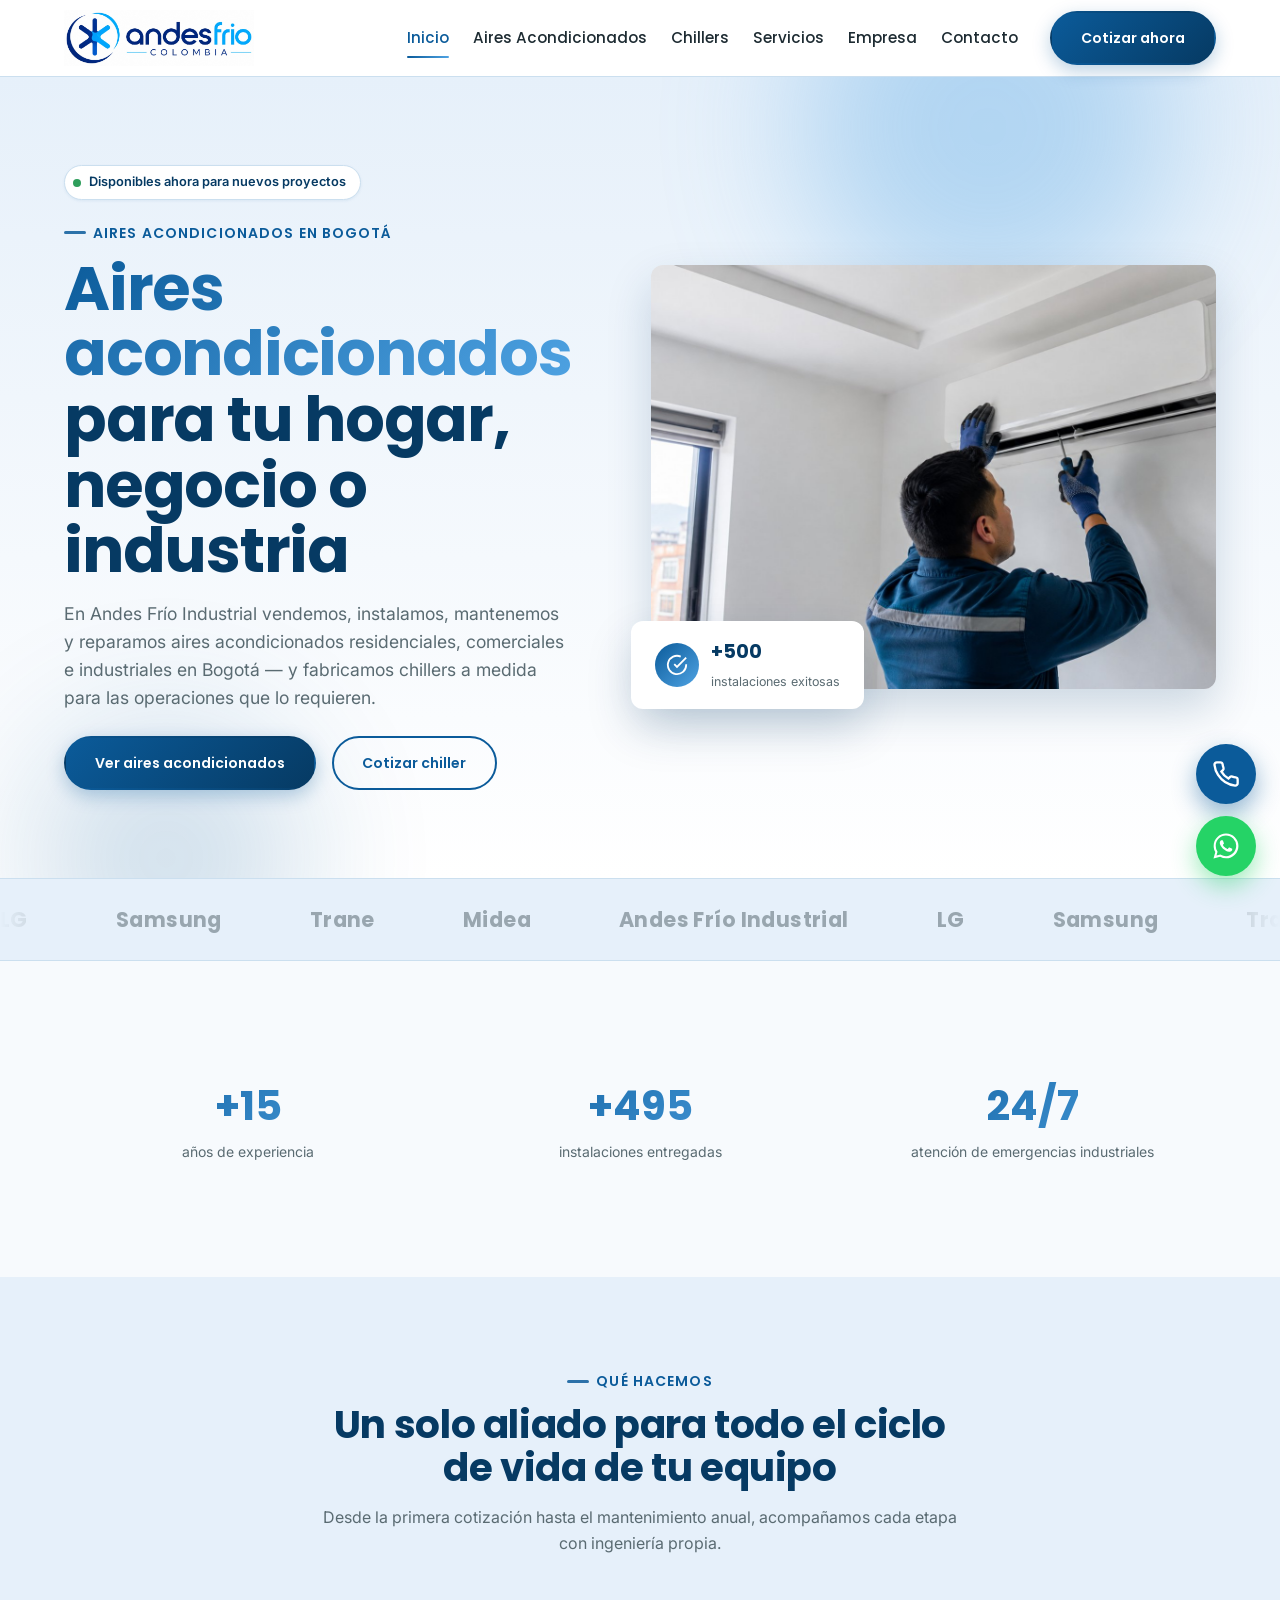
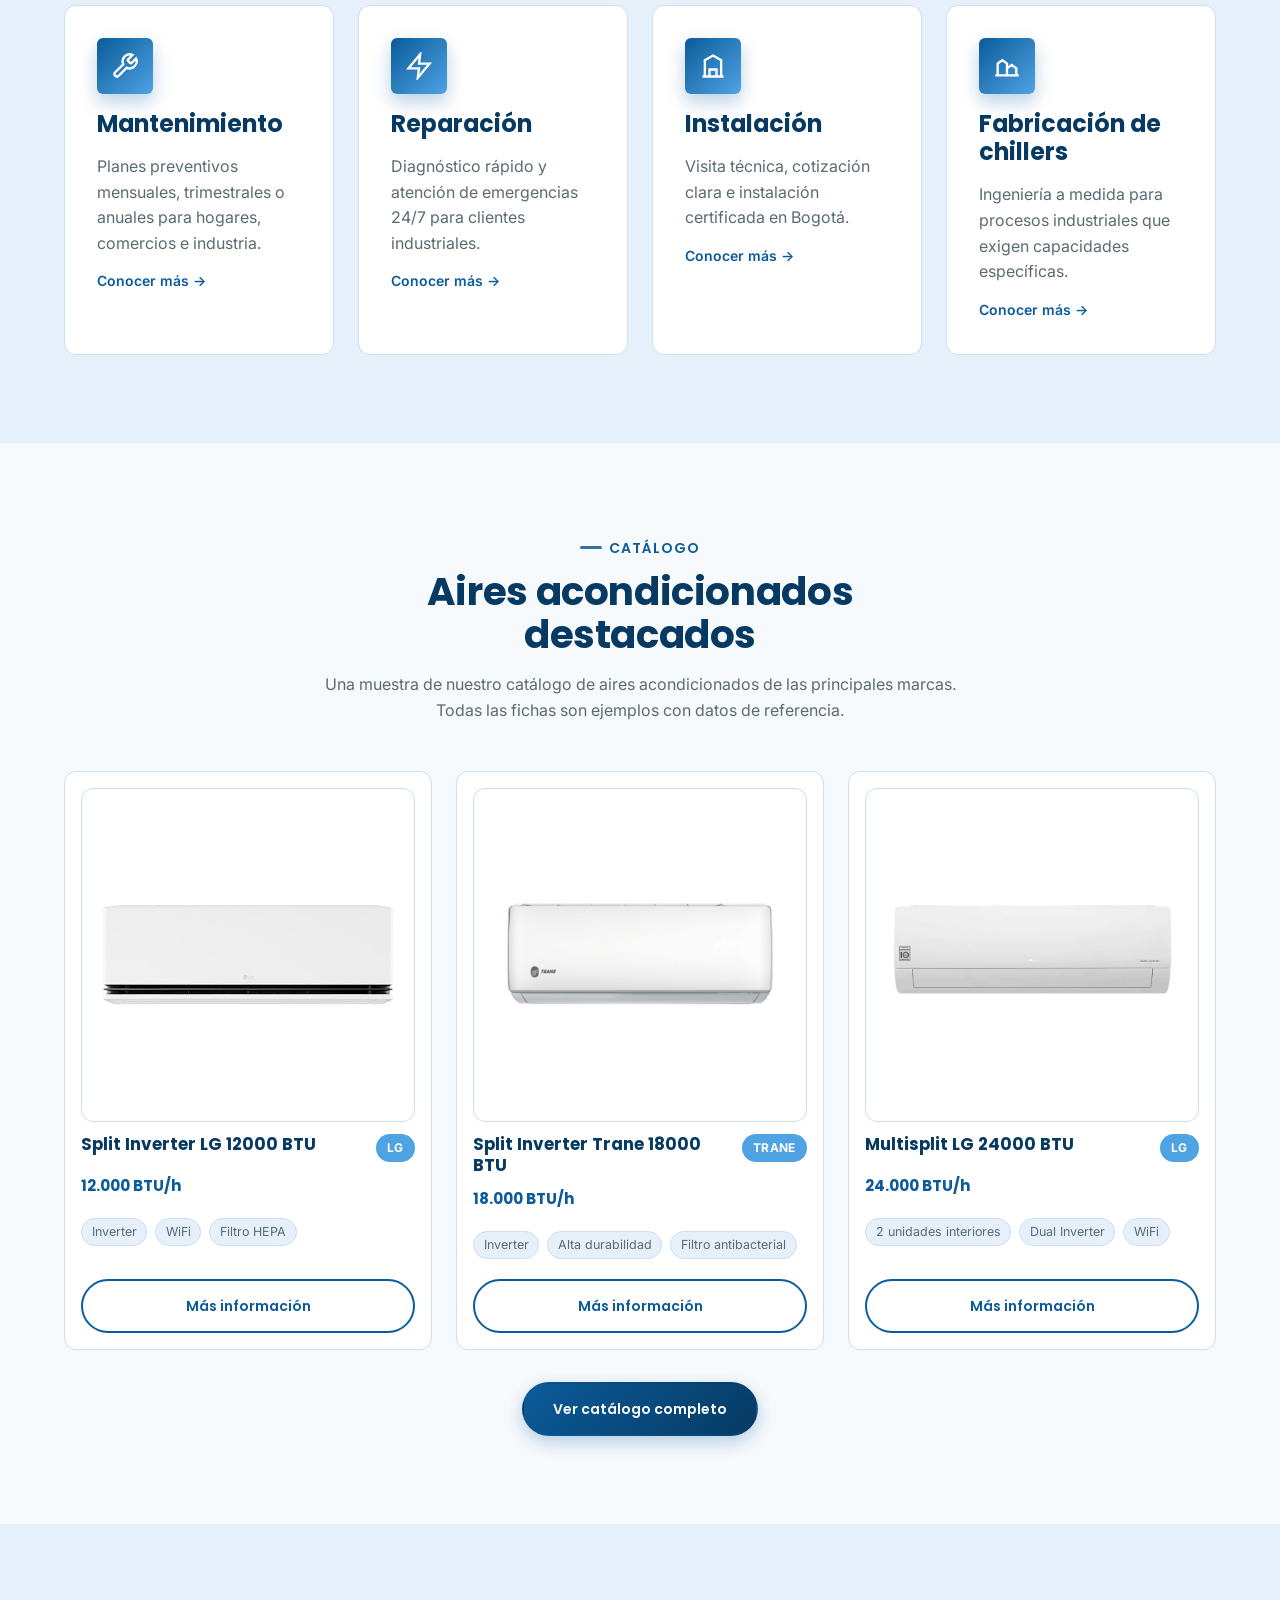
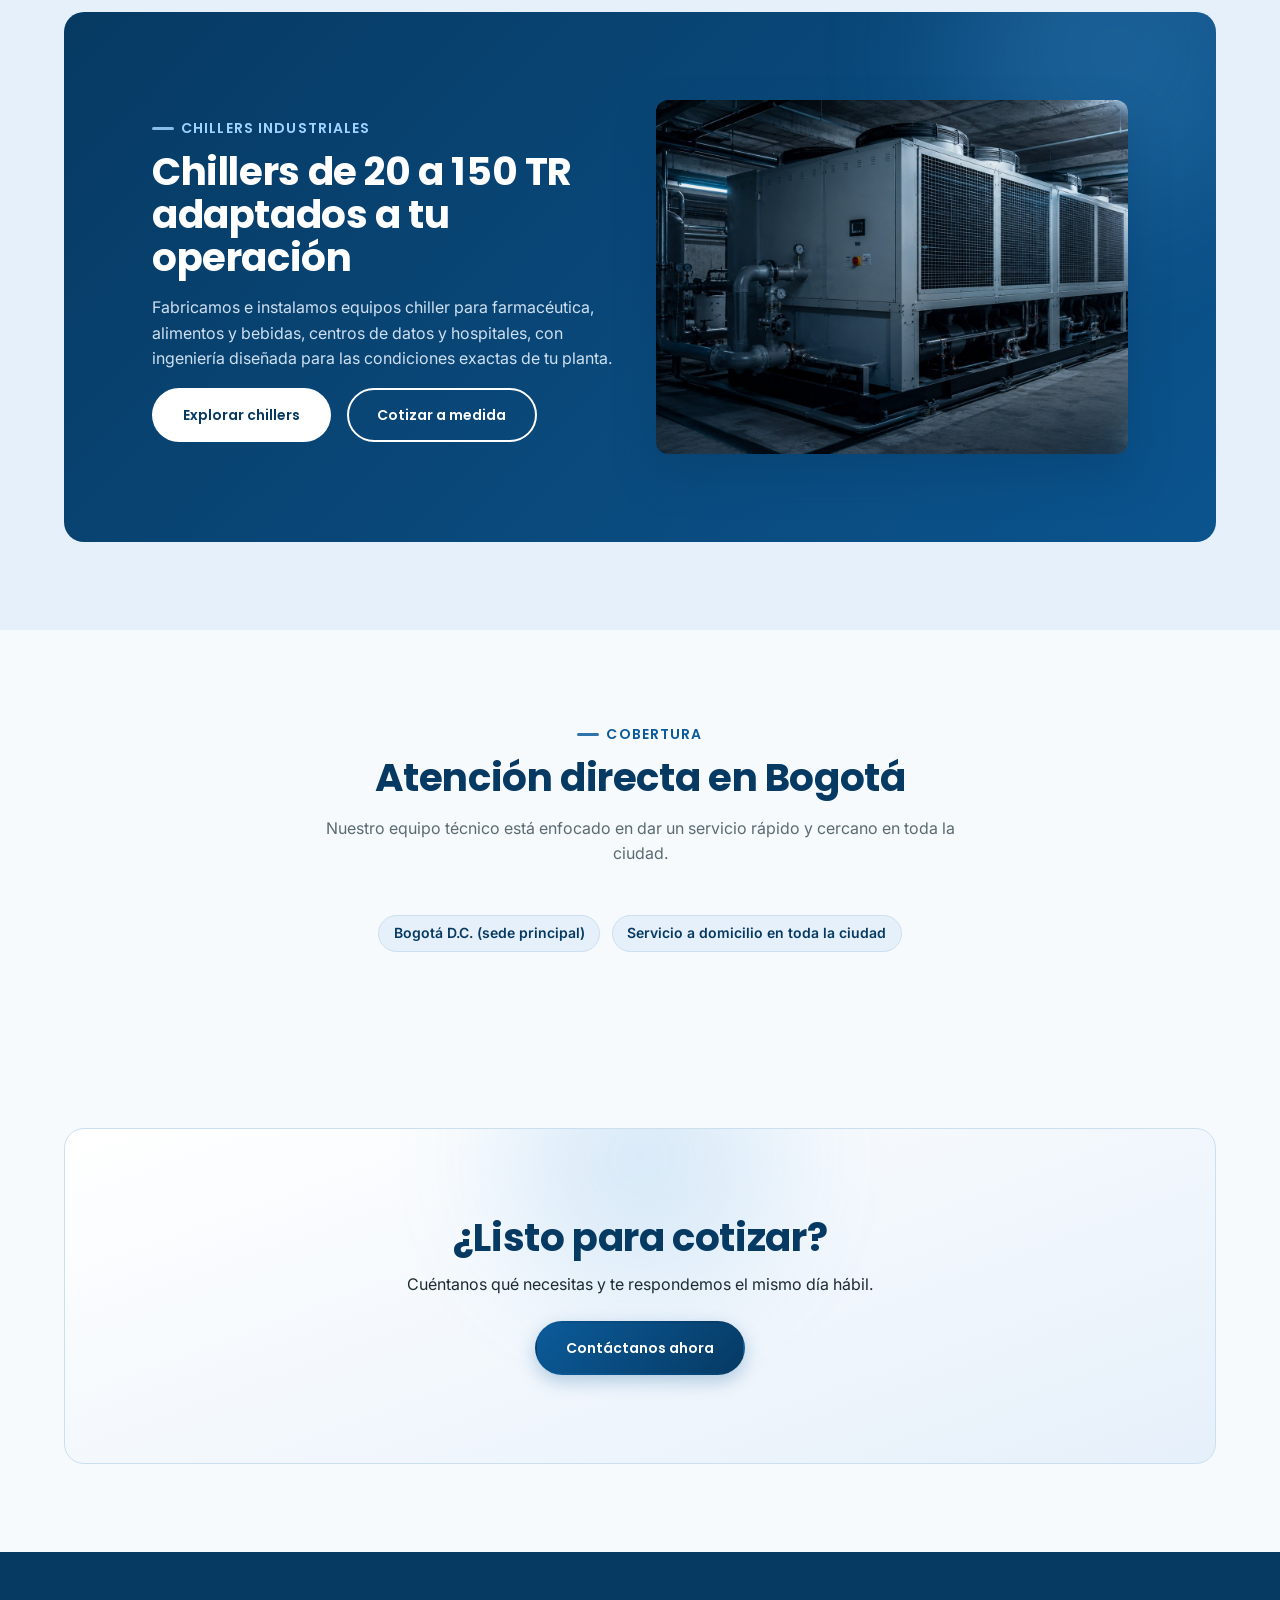
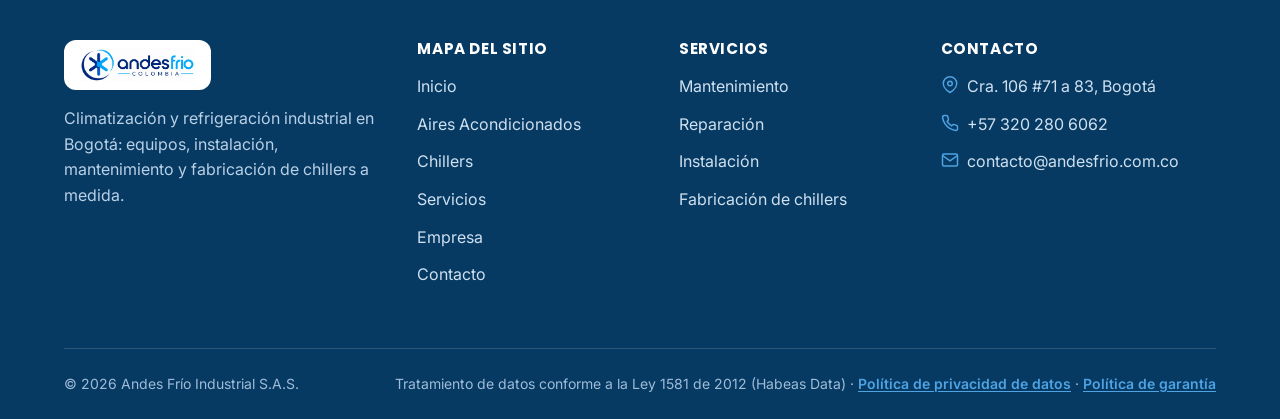
==== index.html @ 11db912b "Quitar el NIT de todo el sitio y resaltar los enlaces de politicas en el footer Se retira el NIT del" ====
<!doctype html>
<html lang="es-CO">
<head>
<meta charset="UTF-8">
<meta name="viewport" content="width=device-width, initial-scale=1.0">
<title>Andes Frío Industrial | Aires Acondicionados y Chillers en Bogotá</title>
<meta name="description" content="Venta, instalación, mantenimiento y fabricación de aires acondicionados y chillers industriales a medida en Bogotá.">
<meta property="og:title" content="Andes Frío Industrial | Aires Acondicionados en Bogotá">
<meta property="og:description" content="Aires acondicionados, chillers industriales y servicios de mantenimiento, reparación e instalación en Bogotá.">
<meta property="og:type" content="website">
<link rel="canonical" href="index.html">
<link rel="icon" type="image/svg+xml" href="assets/img/favicon.svg">
<link rel="preconnect" href="https://fonts.googleapis.com">
<link rel="stylesheet" href="css/main.css">
<script type="application/ld+json">
{
  "@context": "https://schema.org",
  "@type": "LocalBusiness",
  "name": "Andes Frío Industrial S.A.S.",
  "image": "assets/img/favicon.svg",
  "telephone": "+57-320-280-6062",
  "email": "contacto@andesfrio.com.co",
  "address": {
    "@type": "PostalAddress",
    "streetAddress": "Cra. 106 #71 a 83",
    "addressLocality": "Bogotá",
    "addressRegion": "Bogotá D.C.",
    "addressCountry": "CO"
  },
  "areaServed": ["Bogotá"],
  "url": "index.html"
}
</script>
</head>
<body>

<div class="scroll-progress" data-scroll-progress></div>

<header class="site-header">
  <div class="container">
    <a href="index.html" class="brand">
      <img src="assets/img/logo.png" alt="Andes Frío Colombia" class="brand-logo">
    </a>
    <nav class="main-nav" id="main-nav">
      <ul class="nav-list">
        <li><a href="index.html">Inicio</a></li>
        <li><a href="equipos.html">Aires Acondicionados</a></li>
        <li><a href="chillers.html">Chillers</a></li>
        <li><a href="servicios.html">Servicios</a></li>
        <li><a href="empresa.html">Empresa</a></li>
        <li><a href="contacto.html">Contacto</a></li>
      </ul>
      <div class="header-actions">
        <a href="contacto.html" class="btn btn-primary">Cotizar ahora</a>
      </div>
    </nav>
    <button class="nav-toggle" type="button" aria-expanded="false" aria-controls="main-nav" aria-label="Abrir menú">
      <svg viewBox="0 0 24 24" fill="none" stroke="currentColor" stroke-width="2" stroke-linecap="round" aria-hidden="true"><line x1="3" y1="6" x2="21" y2="6"/><line x1="3" y1="12" x2="21" y2="12"/><line x1="3" y1="18" x2="21" y2="18"/></svg>
    </button>
  </div>
</header>

<main>

  <section class="hero">
    <div class="hero-orb hero-orb--1" aria-hidden="true"></div>
    <div class="hero-orb hero-orb--2" aria-hidden="true"></div>
    <div class="container">
      <div>
        <span class="hero-badge"><span class="dot"></span> Disponibles ahora para nuevos proyectos</span>
        <span class="eyebrow">Aires acondicionados en Bogotá</span>
        <h1><span class="text-gradient">Aires acondicionados</span> para tu hogar, negocio o industria</h1>
        <p class="lead">En Andes Frío Industrial vendemos, instalamos, mantenemos y reparamos aires acondicionados residenciales, comerciales e industriales en Bogotá — y fabricamos chillers a medida para las operaciones que lo requieren.</p>
        <div class="hero-actions">
          <a href="equipos.html" class="btn btn-primary">Ver aires acondicionados</a>
          <a href="chillers.html" class="btn btn-outline">Cotizar chiller</a>
        </div>
      </div>
      <div class="hero-media">
        <img class="hero-photo reveal" src="assets/img/hero-instalacion.jpg" alt="Técnico de Andes Frío instalando un aire acondicionado" loading="lazy" width="1600" height="900">
        <div class="floating-stat-card reveal">
          <div class="icon-wrap"><svg viewBox="0 0 24 24" fill="none" stroke="currentColor" stroke-width="2" aria-hidden="true"><path d="M22 11.08V12a10 10 0 1 1-5.93-9.14"/><polyline points="22 4 12 14.01 9 11.01"/></svg></div>
          <div><strong>+500</strong><span>instalaciones exitosas</span></div>
        </div>
      </div>
    </div>
  </section>

  <section class="marquee-section">
    <div class="marquee">
      <div class="marquee-track">
        <span>LG</span><span>Samsung</span><span>Trane</span><span>Midea</span><span>Andes Frío Industrial</span>
        <span>LG</span><span>Samsung</span><span>Trane</span><span>Midea</span><span>Andes Frío Industrial</span>
      </div>
    </div>
  </section>

  <section class="section">
    <div class="container">
      <div class="stat-bar reveal">
        <div><strong data-count-target="15" data-count-prefix="+">0</strong><span>años de experiencia</span></div>
        <div><strong data-count-target="500" data-count-prefix="+">0</strong><span>instalaciones entregadas</span></div>
        <div><strong>24/7</strong><span>atención de emergencias industriales</span></div>
      </div>
    </div>
  </section>

  <section class="section section--alt">
    <div class="container">
      <div class="section-head">
        <span class="eyebrow">Qué hacemos</span>
        <h2>Un solo aliado para todo el ciclo de vida de tu equipo</h2>
        <p>Desde la primera cotización hasta el mantenimiento anual, acompañamos cada etapa con ingeniería propia.</p>
      </div>
      <div class="grid-4">
        <article class="icon-card reveal">
          <div class="icon-wrap"><svg viewBox="0 0 24 24" fill="none" stroke="currentColor" stroke-width="2" aria-hidden="true"><path d="M14.7 6.3a1 1 0 0 0 0 1.4l1.6 1.6a1 1 0 0 0 1.4 0l3.77-3.77a6 6 0 0 1-7.94 7.94l-6.91 6.91a2.12 2.12 0 0 1-3-3l6.91-6.91a6 6 0 0 1 7.94-7.94l-3.76 3.76z"/></svg></div>
          <h3>Mantenimiento</h3>
          <p>Planes preventivos mensuales, trimestrales o anuales para hogares, comercios e industria.</p>
          <a href="servicios.html#mantenimiento">Conocer más →</a>
        </article>
        <article class="icon-card reveal">
          <div class="icon-wrap"><svg viewBox="0 0 24 24" fill="none" stroke="currentColor" stroke-width="2" aria-hidden="true"><path d="M13 2 3 14h9l-1 8 10-12h-9l1-8z"/></svg></div>
          <h3>Reparación</h3>
          <p>Diagnóstico rápido y atención de emergencias 24/7 para clientes industriales.</p>
          <a href="servicios.html#reparacion">Conocer más →</a>
        </article>
        <article class="icon-card reveal">
          <div class="icon-wrap"><svg viewBox="0 0 24 24" fill="none" stroke="currentColor" stroke-width="2" aria-hidden="true"><path d="M3 21h18M5 21V7l7-4 7 4v14M9 21v-6h6v6"/></svg></div>
          <h3>Instalación</h3>
          <p>Visita técnica, cotización clara e instalación certificada en Bogotá.</p>
          <a href="servicios.html#instalacion">Conocer más →</a>
        </article>
        <article class="icon-card reveal">
          <div class="icon-wrap"><svg viewBox="0 0 24 24" fill="none" stroke="currentColor" stroke-width="2" aria-hidden="true"><path d="M2 20h20M4 20V10l4-3 4 3v10M12 20v-6l4-3 4 3v6"/></svg></div>
          <h3>Fabricación de chillers</h3>
          <p>Ingeniería a medida para procesos industriales que exigen capacidades específicas.</p>
          <a href="servicios.html#fabricacion">Conocer más →</a>
        </article>
      </div>
    </div>
  </section>

  <section class="section catalogo-destacado">
    <div class="container">
      <div class="section-head">
        <span class="eyebrow">Catálogo</span>
        <h2>Aires acondicionados destacados</h2>
        <p>Una muestra de nuestro catálogo de aires acondicionados de las principales marcas. Todas las fichas son ejemplos con datos de referencia.</p>
      </div>
      <div class="product-grid">
        <article class="product-card reveal">
          <img class="product-card__photo" src="assets/img/products/lg-split.jpg" alt="Split Inverter LG 12000 BTU" loading="lazy" width="400" height="400">
          <div class="product-card__head"><h3>Split Inverter LG 12000 BTU</h3><span class="badge">LG</span></div>
          <span class="product-card__spec">12.000 BTU/h</span>
          <ul class="product-card__features"><li>Inverter</li><li>WiFi</li><li>Filtro HEPA</li></ul>
          <div class="product-card__footer"><a class="btn btn-outline btn-block" href="contacto.html?equipo=split-lg-12000">Más información</a></div>
        </article>
        <article class="product-card reveal">
          <img class="product-card__photo" src="assets/img/products/trane-split-18000.jpeg" alt="Split Inverter Trane 18000 BTU" loading="lazy" width="400" height="400">
          <div class="product-card__head"><h3>Split Inverter Trane 18000 BTU</h3><span class="badge">Trane</span></div>
          <span class="product-card__spec">18.000 BTU/h</span>
          <ul class="product-card__features"><li>Inverter</li><li>Alta durabilidad</li><li>Filtro antibacterial</li></ul>
          <div class="product-card__footer"><a class="btn btn-outline btn-block" href="contacto.html?equipo=split-trane-18000">Más información</a></div>
        </article>
        <article class="product-card reveal">
          <img class="product-card__photo" src="assets/img/products/multisplit-lg-24000.webp" alt="Multisplit LG 24000 BTU" loading="lazy" width="400" height="400">
          <div class="product-card__head"><h3>Multisplit LG 24000 BTU</h3><span class="badge">LG</span></div>
          <span class="product-card__spec">24.000 BTU/h</span>
          <ul class="product-card__features"><li>2 unidades interiores</li><li>Dual Inverter</li><li>WiFi</li></ul>
          <div class="product-card__footer"><a class="btn btn-outline btn-block" href="contacto.html?equipo=multisplit-lg-24000">Más información</a></div>
        </article>
      </div>
      <div style="text-align:center; margin-top: var(--space-6);">
        <a href="equipos.html" class="btn btn-primary">Ver catálogo completo</a>
      </div>
    </div>
  </section>

  <section class="section section--alt">
    <div class="container">
      <div class="banner reveal">
        <div class="banner-content">
          <span class="eyebrow" style="color:#9fd4ff;">Chillers industriales</span>
          <h2>Chillers de 20 a 150 TR adaptados a tu operación</h2>
          <p>Fabricamos e instalamos equipos chiller para farmacéutica, alimentos y bebidas, centros de datos y hospitales, con ingeniería diseñada para las condiciones exactas de tu planta.</p>
          <div class="banner-actions">
            <a href="chillers.html" class="btn btn-light">Explorar chillers</a>
            <a href="contacto.html?interes=chiller" class="btn btn-outline" style="border-color:#fff; color:#fff;">Cotizar a medida</a>
          </div>
        </div>
        <div class="banner-media">
          <img class="banner-photo" src="assets/img/chillers-sala.jpg" alt="Sala de chillers industriales Andes Frío" loading="lazy" width="1600" height="900">
        </div>
      </div>
    </div>
  </section>

  <section class="section">
    <div class="container">
      <div class="section-head">
        <span class="eyebrow">Cobertura</span>
        <h2>Atención directa en Bogotá</h2>
        <p>Nuestro equipo técnico está enfocado en dar un servicio rápido y cercano en toda la ciudad.</p>
      </div>
      <div class="coverage-chips">
        <span class="chip">Bogotá D.C. (sede principal)</span>
        <span class="chip">Servicio a domicilio en toda la ciudad</span>
      </div>
    </div>
  </section>

  <section class="section cta-cotizar-final">
    <div class="container">
      <div class="cta-band reveal">
        <h2>¿Listo para cotizar?</h2>
        <p class="lead">Cuéntanos qué necesitas y te respondemos el mismo día hábil.</p>
        <a href="contacto.html" class="btn btn-primary">Contáctanos ahora</a>
      </div>
    </div>
  </section>

  <section class="section section--alt mobile-contacto">
    <div class="container">
      <div class="section-head">
        <span class="eyebrow">Contacto</span>
        <h2>Hablemos de tu proyecto</h2>
        <p>Completa el formulario o escríbenos directamente por WhatsApp.</p>
      </div>
      <div class="contact-grid">

        <div class="contact-card">
          <h2>Cuéntanos qué necesitas</h2>
          <form id="contact-form" novalidate>
            <div class="form-field">
              <label for="nombre-inicio">Nombre completo *</label>
              <input type="text" id="nombre-inicio" name="nombre" required>
              <p class="form-error" role="alert"></p>
            </div>
            <div class="form-field">
              <label for="empresa-inicio">Empresa</label>
              <input type="text" id="empresa-inicio" name="empresa">
              <p class="form-error" role="alert"></p>
            </div>
            <div class="form-field">
              <label for="email-inicio">Correo electrónico *</label>
              <input type="email" id="email-inicio" name="email" required>
              <p class="form-error" role="alert"></p>
            </div>
            <div class="form-field">
              <label for="telefono-inicio">Teléfono / WhatsApp *</label>
              <input type="tel" id="telefono-inicio" name="telefono" required>
              <p class="form-error" role="alert"></p>
            </div>
            <div class="form-field">
              <label for="localidad-inicio">Localidad en Bogotá</label>
              <select id="localidad-inicio" name="localidad">
                <option value="">Selecciona una localidad</option>
                <option value="bogota">Bogotá (todas las localidades)</option>
                <option value="otra">Fuera de Bogotá</option>
              </select>
            </div>
            <div class="form-field">
              <label for="interes-inicio">Servicio de interés</label>
              <select id="interes-inicio" name="interes">
                <option value="">Selecciona una opción</option>
                <option value="mantenimiento">Mantenimiento</option>
                <option value="reparacion">Reparación</option>
                <option value="instalacion">Instalación</option>
                <option value="equipos">Aire acondicionado nuevo</option>
                <option value="chiller">Chillers industriales</option>
                <option value="otro">Otro</option>
              </select>
            </div>
            <div class="form-field">
              <label for="mensaje-inicio">Mensaje *</label>
              <textarea id="mensaje-inicio" name="mensaje" required></textarea>
              <p class="form-error" role="alert"></p>
            </div>
            <div class="form-field">
              <div class="form-check">
                <input type="checkbox" id="habeas-data-inicio" name="habeas_data" required>
                <label for="habeas-data-inicio">Autorizo el tratamiento de mis datos personales conforme a la Ley 1581 de 2012 (Habeas Data). *</label>
              </div>
              <p class="form-error" role="alert"></p>
            </div>
            <button type="submit" class="btn btn-primary btn-block">Enviar mensaje</button>
            <p class="form-note" data-form-note></p>
          </form>
        </div>

        <div>
          <div class="contact-card" style="margin-bottom: var(--space-6);">
            <h2>Datos de contacto</h2>
            <ul class="contact-info-list">
              <li>
                <svg viewBox="0 0 24 24" fill="none" stroke="currentColor" stroke-width="2" aria-hidden="true"><path d="M21 10c0 7-9 12-9 12s-9-5-9-12a9 9 0 0 1 18 0z"/><circle cx="12" cy="10" r="3"/></svg>
                <span><strong>Dirección</strong>Cra. 106 #71 a 83, Bogotá</span>
              </li>
              <li>
                <svg viewBox="0 0 24 24" fill="none" stroke="currentColor" stroke-width="2" aria-hidden="true"><path d="M22 16.92v3a2 2 0 0 1-2.18 2 19.79 19.79 0 0 1-8.63-3.07 19.5 19.5 0 0 1-6-6A19.79 19.79 0 0 1 2.1 4.18 2 2 0 0 1 4.1 2h3a2 2 0 0 1 2 1.72c.13.96.36 1.9.7 2.81a2 2 0 0 1-.45 2.11L8.1 9.91a16 16 0 0 0 6 6l1.27-1.27a2 2 0 0 1 2.11-.45c.91.34 1.85.57 2.81.7A2 2 0 0 1 22 16.92z"/></svg>
                <span><strong>Teléfono / WhatsApp</strong>+57 320 280 6062</span>
              </li>
              <li>
                <svg viewBox="0 0 24 24" fill="none" stroke="currentColor" stroke-width="2" aria-hidden="true"><path d="M22 6l-10 7L2 6"/><rect x="2" y="4" width="20" height="16" rx="2"/></svg>
                <span><strong>Correo</strong>contacto@andesfrio.com.co · ventas@andesfrio.com.co</span>
              </li>
            </ul>
            <a href="https://wa.me/573202806062" target="_blank" rel="noopener" class="btn btn-primary btn-block">Escribir por WhatsApp</a>
          </div>

          <div class="map-embed">
            <iframe
              src="https://www.google.com/maps?q=Cra.+106+%2371+a+83,+Bogot%C3%A1,+Colombia&output=embed"
              title="Ubicación de Andes Frío Industrial — Cra. 106 #71 a 83, Bogotá"
              loading="lazy"
              referrerpolicy="no-referrer-when-downgrade"
              allowfullscreen></iframe>
          </div>
        </div>

      </div>
    </div>
  </section>

</main>

<footer class="site-footer">
  <div class="container">
    <div class="footer-grid">
      <div class="footer-brand">
        <a href="index.html" class="brand">
          <span class="brand-logo-wrap">
            <img src="assets/img/logo.png" alt="Andes Frío Colombia" class="brand-logo">
          </span>
        </a>
        <p>Climatización y refrigeración industrial en Bogotá: equipos, instalación, mantenimiento y fabricación de chillers a medida.</p>
      </div>
      <div class="footer-col">
        <h4>Mapa del sitio</h4>
        <ul>
          <li><a href="index.html">Inicio</a></li>
          <li><a href="equipos.html">Aires Acondicionados</a></li>
          <li><a href="chillers.html">Chillers</a></li>
          <li><a href="servicios.html">Servicios</a></li>
          <li><a href="empresa.html">Empresa</a></li>
          <li><a href="contacto.html">Contacto</a></li>
        </ul>
      </div>
      <div class="footer-col">
        <h4>Servicios</h4>
        <ul>
          <li><a href="servicios.html#mantenimiento">Mantenimiento</a></li>
          <li><a href="servicios.html#reparacion">Reparación</a></li>
          <li><a href="servicios.html#instalacion">Instalación</a></li>
          <li><a href="servicios.html#fabricacion">Fabricación de chillers</a></li>
        </ul>
      </div>
      <div class="footer-col">
        <h4>Contacto</h4>
        <ul class="footer-contact">
          <li><svg viewBox="0 0 24 24" fill="none" stroke="currentColor" stroke-width="2" aria-hidden="true"><path d="M21 10c0 7-9 12-9 12s-9-5-9-12a9 9 0 0 1 18 0z"/><circle cx="12" cy="10" r="3"/></svg>Cra. 106 #71 a 83, Bogotá</li>
          <li><svg viewBox="0 0 24 24" fill="none" stroke="currentColor" stroke-width="2" aria-hidden="true"><path d="M22 16.92v3a2 2 0 0 1-2.18 2 19.79 19.79 0 0 1-8.63-3.07 19.5 19.5 0 0 1-6-6A19.79 19.79 0 0 1 2.1 4.18 2 2 0 0 1 4.1 2h3a2 2 0 0 1 2 1.72c.13.96.36 1.9.7 2.81a2 2 0 0 1-.45 2.11L8.1 9.91a16 16 0 0 0 6 6l1.27-1.27a2 2 0 0 1 2.11-.45c.91.34 1.85.57 2.81.7A2 2 0 0 1 22 16.92z"/></svg>+57 320 280 6062</li>
          <li><svg viewBox="0 0 24 24" fill="none" stroke="currentColor" stroke-width="2" aria-hidden="true"><path d="M22 6l-10 7L2 6"/><rect x="2" y="4" width="20" height="16" rx="2"/></svg>contacto@andesfrio.com.co</li>
        </ul>
      </div>
    </div>
    <div class="footer-bottom">
      <span>© <span data-year>2026</span> Andes Frío Industrial S.A.S.</span>
      <span>Tratamiento de datos conforme a la Ley 1581 de 2012 (Habeas Data) · <a href="privacidad.html" class="legal-link">Política de privacidad de datos</a> · <a href="garantia.html" class="legal-link">Política de garantía</a></span>
    </div>
  </div>
</footer>

<a class="call-float" href="tel:+573202806062" aria-label="Llámanos">
  <svg viewBox="0 0 24 24" fill="none" stroke="currentColor" stroke-width="2" aria-hidden="true"><path d="M22 16.92v3a2 2 0 0 1-2.18 2 19.79 19.79 0 0 1-8.63-3.07 19.5 19.5 0 0 1-6-6 19.79 19.79 0 0 1-3.07-8.67A2 2 0 0 1 4.11 2h3a2 2 0 0 1 2 1.72c.127.96.361 1.903.7 2.81a2 2 0 0 1-.45 2.11L8.09 9.91a16 16 0 0 0 6 6l1.27-1.27a2 2 0 0 1 2.11-.45c.907.339 1.85.573 2.81.7A2 2 0 0 1 22 16.92z"/></svg>
</a>

<a class="whatsapp-float" href="https://wa.me/573202806062?text=Hola%2C%20quiero%20cotizar%20un%20equipo" target="_blank" rel="noopener" aria-label="Escríbenos por WhatsApp">
  <svg viewBox="0 0 24 24" fill="currentColor" aria-hidden="true"><path d="M12.04 2C6.58 2 2.13 6.45 2.13 11.91c0 1.75.46 3.44 1.32 4.94L2 22l5.29-1.39a9.9 9.9 0 0 0 4.75 1.21h.01c5.46 0 9.91-4.45 9.91-9.91 0-2.65-1.03-5.14-2.9-7.01A9.87 9.87 0 0 0 12.04 2zm0 18.1h-.01a8.2 8.2 0 0 1-4.19-1.15l-.3-.18-3.14.82.84-3.06-.2-.31a8.17 8.17 0 0 1-1.26-4.4c0-4.52 3.68-8.2 8.2-8.2 2.19 0 4.25.85 5.8 2.4a8.15 8.15 0 0 1 2.4 5.8c0 4.52-3.68 8.28-8.14 8.28zm4.49-6.13c-.25-.12-1.45-.72-1.67-.8-.22-.08-.39-.12-.55.12-.16.25-.63.8-.78.96-.14.16-.29.18-.53.06-.25-.12-1.05-.39-2-1.23-.74-.66-1.24-1.47-1.39-1.72-.14-.25-.02-.38.11-.51.11-.11.25-.29.37-.43.12-.14.16-.25.25-.41.08-.16.04-.31-.02-.43-.06-.12-.55-1.33-.76-1.82-.2-.48-.4-.41-.55-.42-.14-.01-.31-.01-.47-.01-.16 0-.43.06-.65.31-.22.25-.86.84-.86 2.04 0 1.2.88 2.37 1 2.53.12.16 1.73 2.64 4.2 3.7.59.25 1.05.4 1.41.52.59.19 1.13.16 1.56.1.48-.07 1.45-.59 1.65-1.16.2-.57.2-1.06.14-1.16-.06-.1-.22-.16-.47-.28z"/></svg>
</a>

<script type="module" src="js/main.js"></script>
</body>
</html>
---- css/main.css ----
@import url("https://fonts.googleapis.com/css2?family=Poppins:wght@500;600;700&family=Inter:wght@400;500;600&display=swap");

@import "variables.css";
@import "base.css";
@import "components.css";
@import "layout.css";
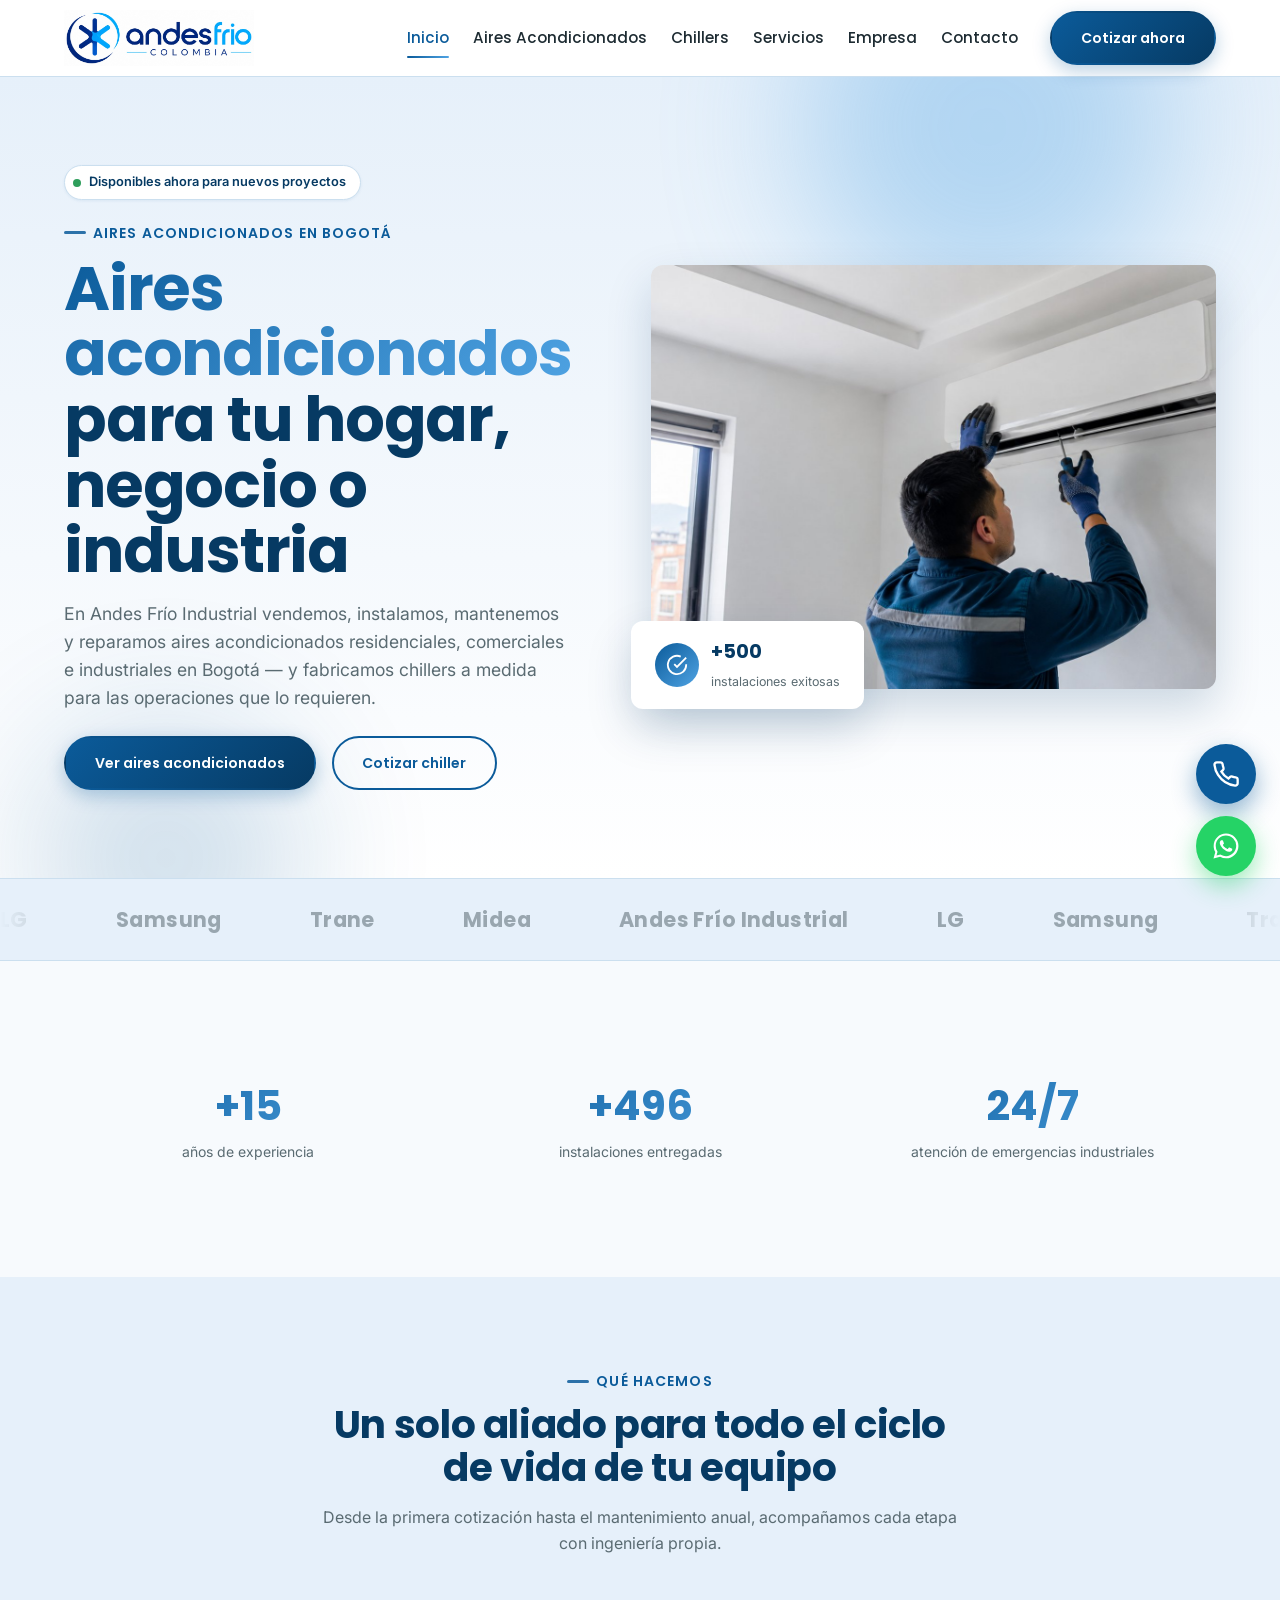
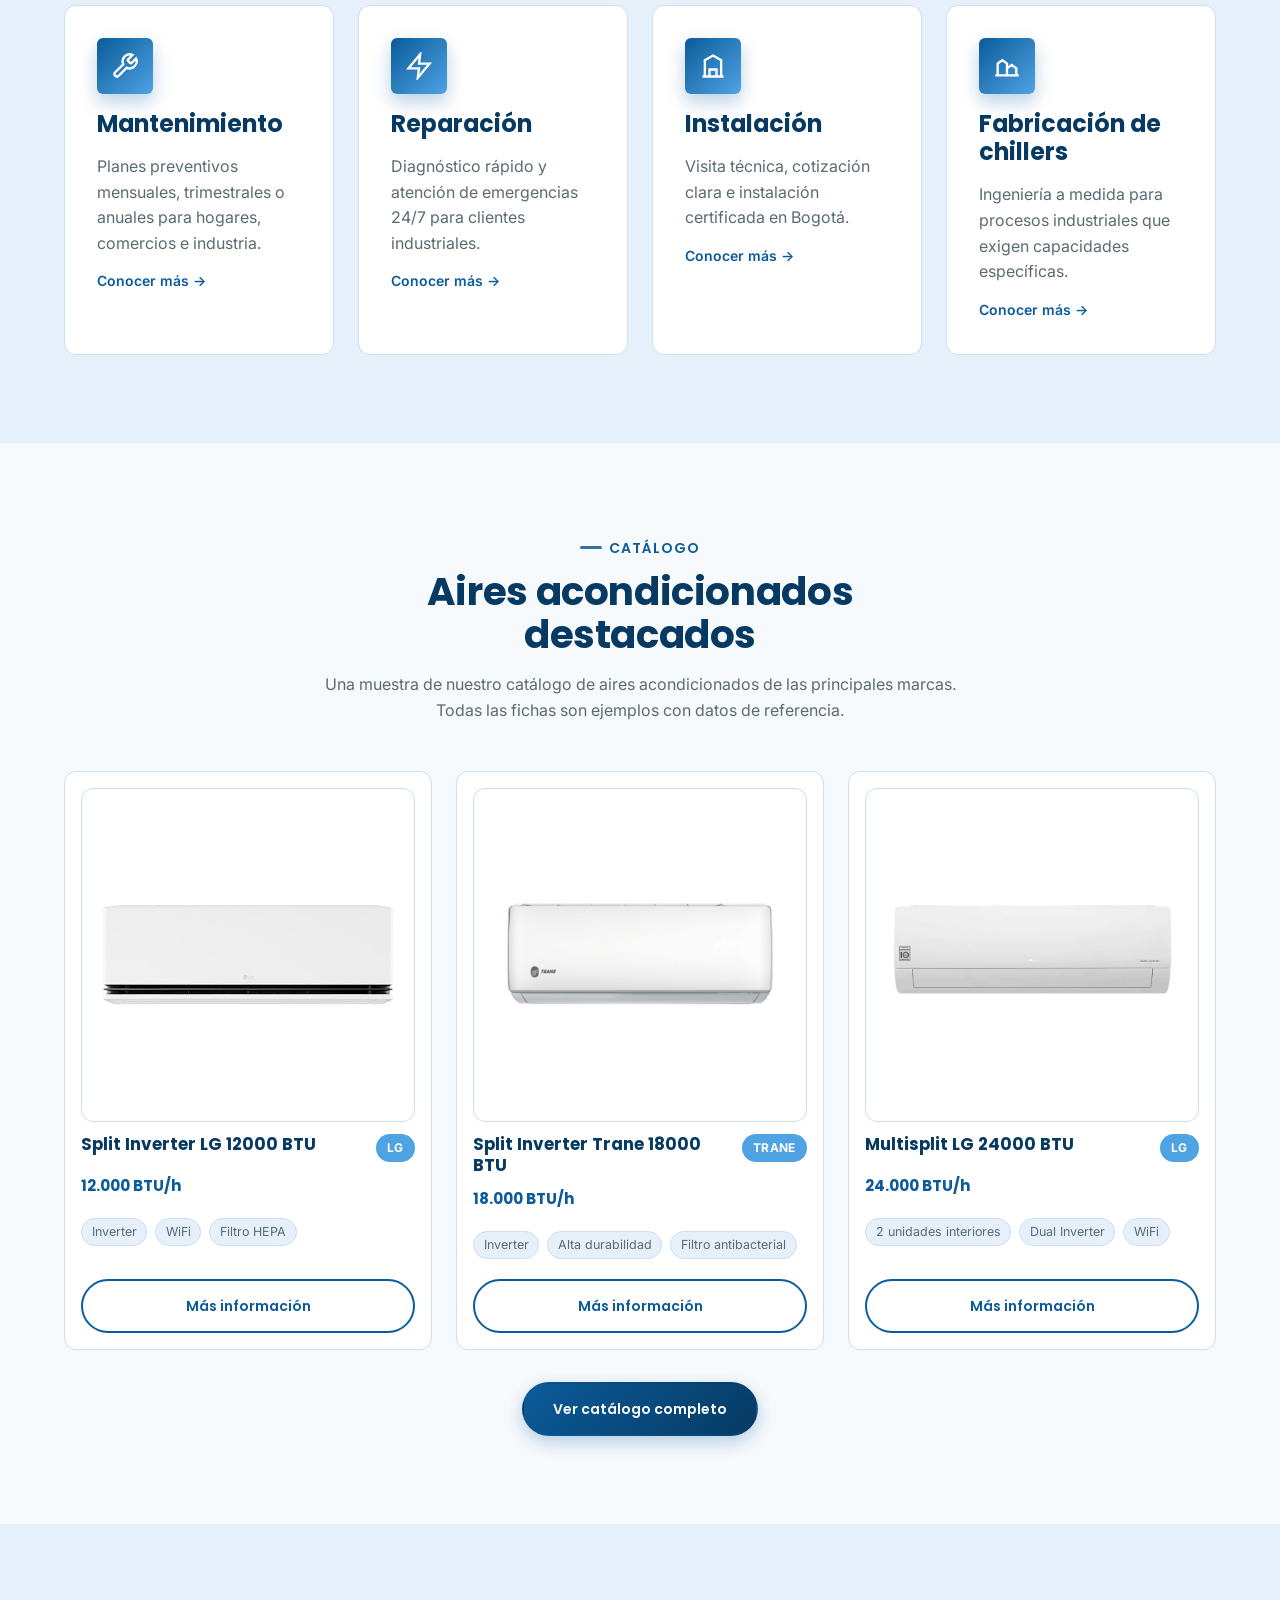
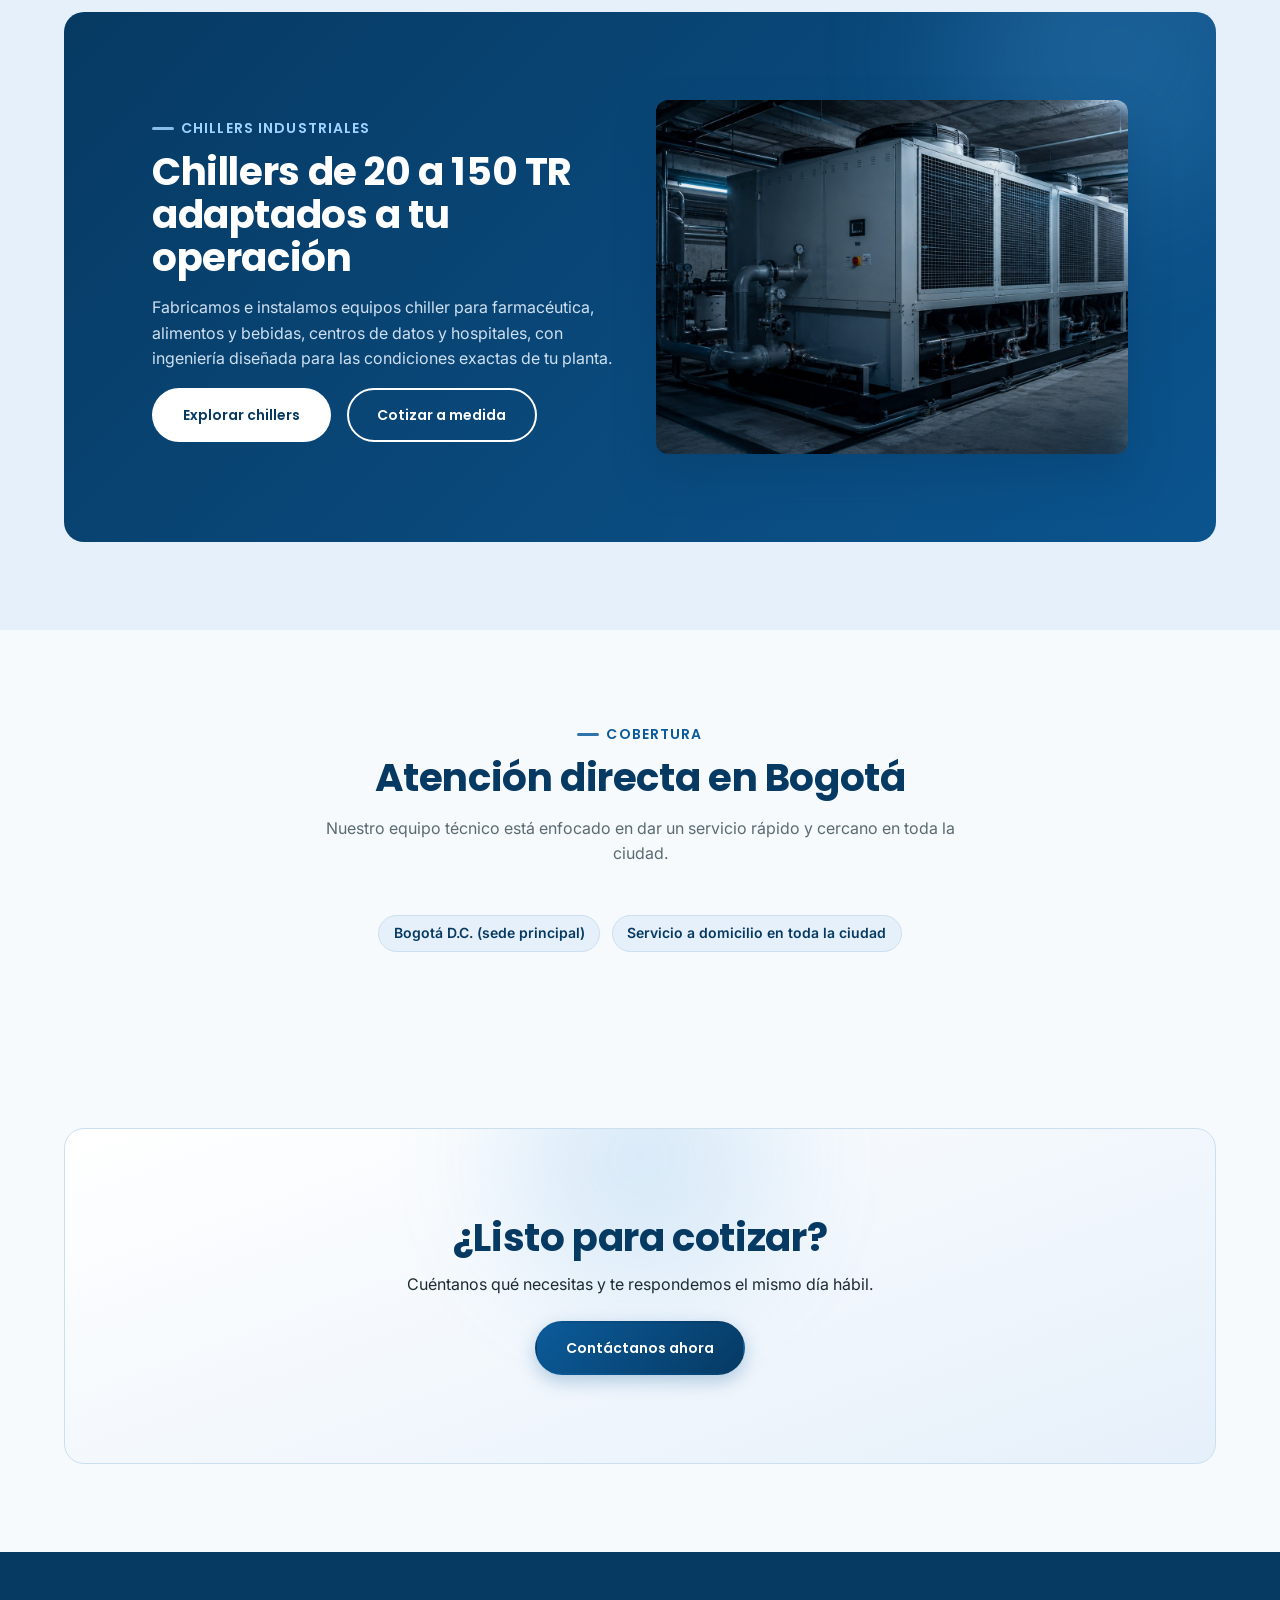
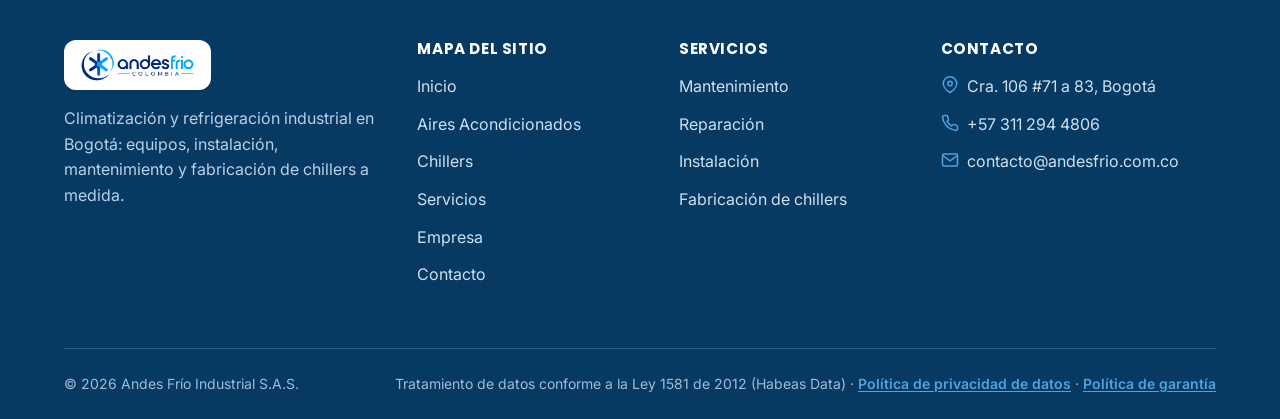
==== commit 7f172098: "Actualizar numero de telefono y WhatsApp a 311 294 4806 en todo el sitio" ====
--- a/index.html
+++ b/index.html
@@ -18,7 +18,7 @@
   "@type": "LocalBusiness",
   "name": "Andes Frío Industrial S.A.S.",
   "image": "assets/img/favicon.svg",
-  "telephone": "+57-320-280-6062",
+  "telephone": "+57-311-294-4806",
   "email": "contacto@andesfrio.com.co",
   "address": {
     "@type": "PostalAddress",
@@ -299,14 +299,14 @@
               </li>
               <li>
                 <svg viewBox="0 0 24 24" fill="none" stroke="currentColor" stroke-width="2" aria-hidden="true"><path d="M22 16.92v3a2 2 0 0 1-2.18 2 19.79 19.79 0 0 1-8.63-3.07 19.5 19.5 0 0 1-6-6A19.79 19.79 0 0 1 2.1 4.18 2 2 0 0 1 4.1 2h3a2 2 0 0 1 2 1.72c.13.96.36 1.9.7 2.81a2 2 0 0 1-.45 2.11L8.1 9.91a16 16 0 0 0 6 6l1.27-1.27a2 2 0 0 1 2.11-.45c.91.34 1.85.57 2.81.7A2 2 0 0 1 22 16.92z"/></svg>
-                <span><strong>Teléfono / WhatsApp</strong>+57 320 280 6062</span>
+                <span><strong>Teléfono / WhatsApp</strong>+57 311 294 4806</span>
               </li>
               <li>
                 <svg viewBox="0 0 24 24" fill="none" stroke="currentColor" stroke-width="2" aria-hidden="true"><path d="M22 6l-10 7L2 6"/><rect x="2" y="4" width="20" height="16" rx="2"/></svg>
                 <span><strong>Correo</strong>contacto@andesfrio.com.co · ventas@andesfrio.com.co</span>
               </li>
             </ul>
-            <a href="https://wa.me/573202806062" target="_blank" rel="noopener" class="btn btn-primary btn-block">Escribir por WhatsApp</a>
+            <a href="https://wa.me/573112944806" target="_blank" rel="noopener" class="btn btn-primary btn-block">Escribir por WhatsApp</a>
           </div>
 
           <div class="map-embed">
@@ -360,7 +360,7 @@
         <h4>Contacto</h4>
         <ul class="footer-contact">
           <li><svg viewBox="0 0 24 24" fill="none" stroke="currentColor" stroke-width="2" aria-hidden="true"><path d="M21 10c0 7-9 12-9 12s-9-5-9-12a9 9 0 0 1 18 0z"/><circle cx="12" cy="10" r="3"/></svg>Cra. 106 #71 a 83, Bogotá</li>
-          <li><svg viewBox="0 0 24 24" fill="none" stroke="currentColor" stroke-width="2" aria-hidden="true"><path d="M22 16.92v3a2 2 0 0 1-2.18 2 19.79 19.79 0 0 1-8.63-3.07 19.5 19.5 0 0 1-6-6A19.79 19.79 0 0 1 2.1 4.18 2 2 0 0 1 4.1 2h3a2 2 0 0 1 2 1.72c.13.96.36 1.9.7 2.81a2 2 0 0 1-.45 2.11L8.1 9.91a16 16 0 0 0 6 6l1.27-1.27a2 2 0 0 1 2.11-.45c.91.34 1.85.57 2.81.7A2 2 0 0 1 22 16.92z"/></svg>+57 320 280 6062</li>
+          <li><svg viewBox="0 0 24 24" fill="none" stroke="currentColor" stroke-width="2" aria-hidden="true"><path d="M22 16.92v3a2 2 0 0 1-2.18 2 19.79 19.79 0 0 1-8.63-3.07 19.5 19.5 0 0 1-6-6A19.79 19.79 0 0 1 2.1 4.18 2 2 0 0 1 4.1 2h3a2 2 0 0 1 2 1.72c.13.96.36 1.9.7 2.81a2 2 0 0 1-.45 2.11L8.1 9.91a16 16 0 0 0 6 6l1.27-1.27a2 2 0 0 1 2.11-.45c.91.34 1.85.57 2.81.7A2 2 0 0 1 22 16.92z"/></svg>+57 311 294 4806</li>
           <li><svg viewBox="0 0 24 24" fill="none" stroke="currentColor" stroke-width="2" aria-hidden="true"><path d="M22 6l-10 7L2 6"/><rect x="2" y="4" width="20" height="16" rx="2"/></svg>contacto@andesfrio.com.co</li>
         </ul>
       </div>
@@ -372,11 +372,11 @@
   </div>
 </footer>
 
-<a class="call-float" href="tel:+573202806062" aria-label="Llámanos">
+<a class="call-float" href="tel:+573112944806" aria-label="Llámanos">
   <svg viewBox="0 0 24 24" fill="none" stroke="currentColor" stroke-width="2" aria-hidden="true"><path d="M22 16.92v3a2 2 0 0 1-2.18 2 19.79 19.79 0 0 1-8.63-3.07 19.5 19.5 0 0 1-6-6 19.79 19.79 0 0 1-3.07-8.67A2 2 0 0 1 4.11 2h3a2 2 0 0 1 2 1.72c.127.96.361 1.903.7 2.81a2 2 0 0 1-.45 2.11L8.09 9.91a16 16 0 0 0 6 6l1.27-1.27a2 2 0 0 1 2.11-.45c.907.339 1.85.573 2.81.7A2 2 0 0 1 22 16.92z"/></svg>
 </a>
 
-<a class="whatsapp-float" href="https://wa.me/573202806062?text=Hola%2C%20quiero%20cotizar%20un%20equipo" target="_blank" rel="noopener" aria-label="Escríbenos por WhatsApp">
+<a class="whatsapp-float" href="https://wa.me/573112944806?text=Hola%2C%20quiero%20cotizar%20un%20equipo" target="_blank" rel="noopener" aria-label="Escríbenos por WhatsApp">
   <svg viewBox="0 0 24 24" fill="currentColor" aria-hidden="true"><path d="M12.04 2C6.58 2 2.13 6.45 2.13 11.91c0 1.75.46 3.44 1.32 4.94L2 22l5.29-1.39a9.9 9.9 0 0 0 4.75 1.21h.01c5.46 0 9.91-4.45 9.91-9.91 0-2.65-1.03-5.14-2.9-7.01A9.87 9.87 0 0 0 12.04 2zm0 18.1h-.01a8.2 8.2 0 0 1-4.19-1.15l-.3-.18-3.14.82.84-3.06-.2-.31a8.17 8.17 0 0 1-1.26-4.4c0-4.52 3.68-8.2 8.2-8.2 2.19 0 4.25.85 5.8 2.4a8.15 8.15 0 0 1 2.4 5.8c0 4.52-3.68 8.28-8.14 8.28zm4.49-6.13c-.25-.12-1.45-.72-1.67-.8-.22-.08-.39-.12-.55.12-.16.25-.63.8-.78.96-.14.16-.29.18-.53.06-.25-.12-1.05-.39-2-1.23-.74-.66-1.24-1.47-1.39-1.72-.14-.25-.02-.38.11-.51.11-.11.25-.29.37-.43.12-.14.16-.25.25-.41.08-.16.04-.31-.02-.43-.06-.12-.55-1.33-.76-1.82-.2-.48-.4-.41-.55-.42-.14-.01-.31-.01-.47-.01-.16 0-.43.06-.65.31-.22.25-.86.84-.86 2.04 0 1.2.88 2.37 1 2.53.12.16 1.73 2.64 4.2 3.7.59.25 1.05.4 1.41.52.59.19 1.13.16 1.56.1.48-.07 1.45-.59 1.65-1.16.2-.57.2-1.06.14-1.16-.06-.1-.22-.16-.47-.28z"/></svg>
 </a>
 
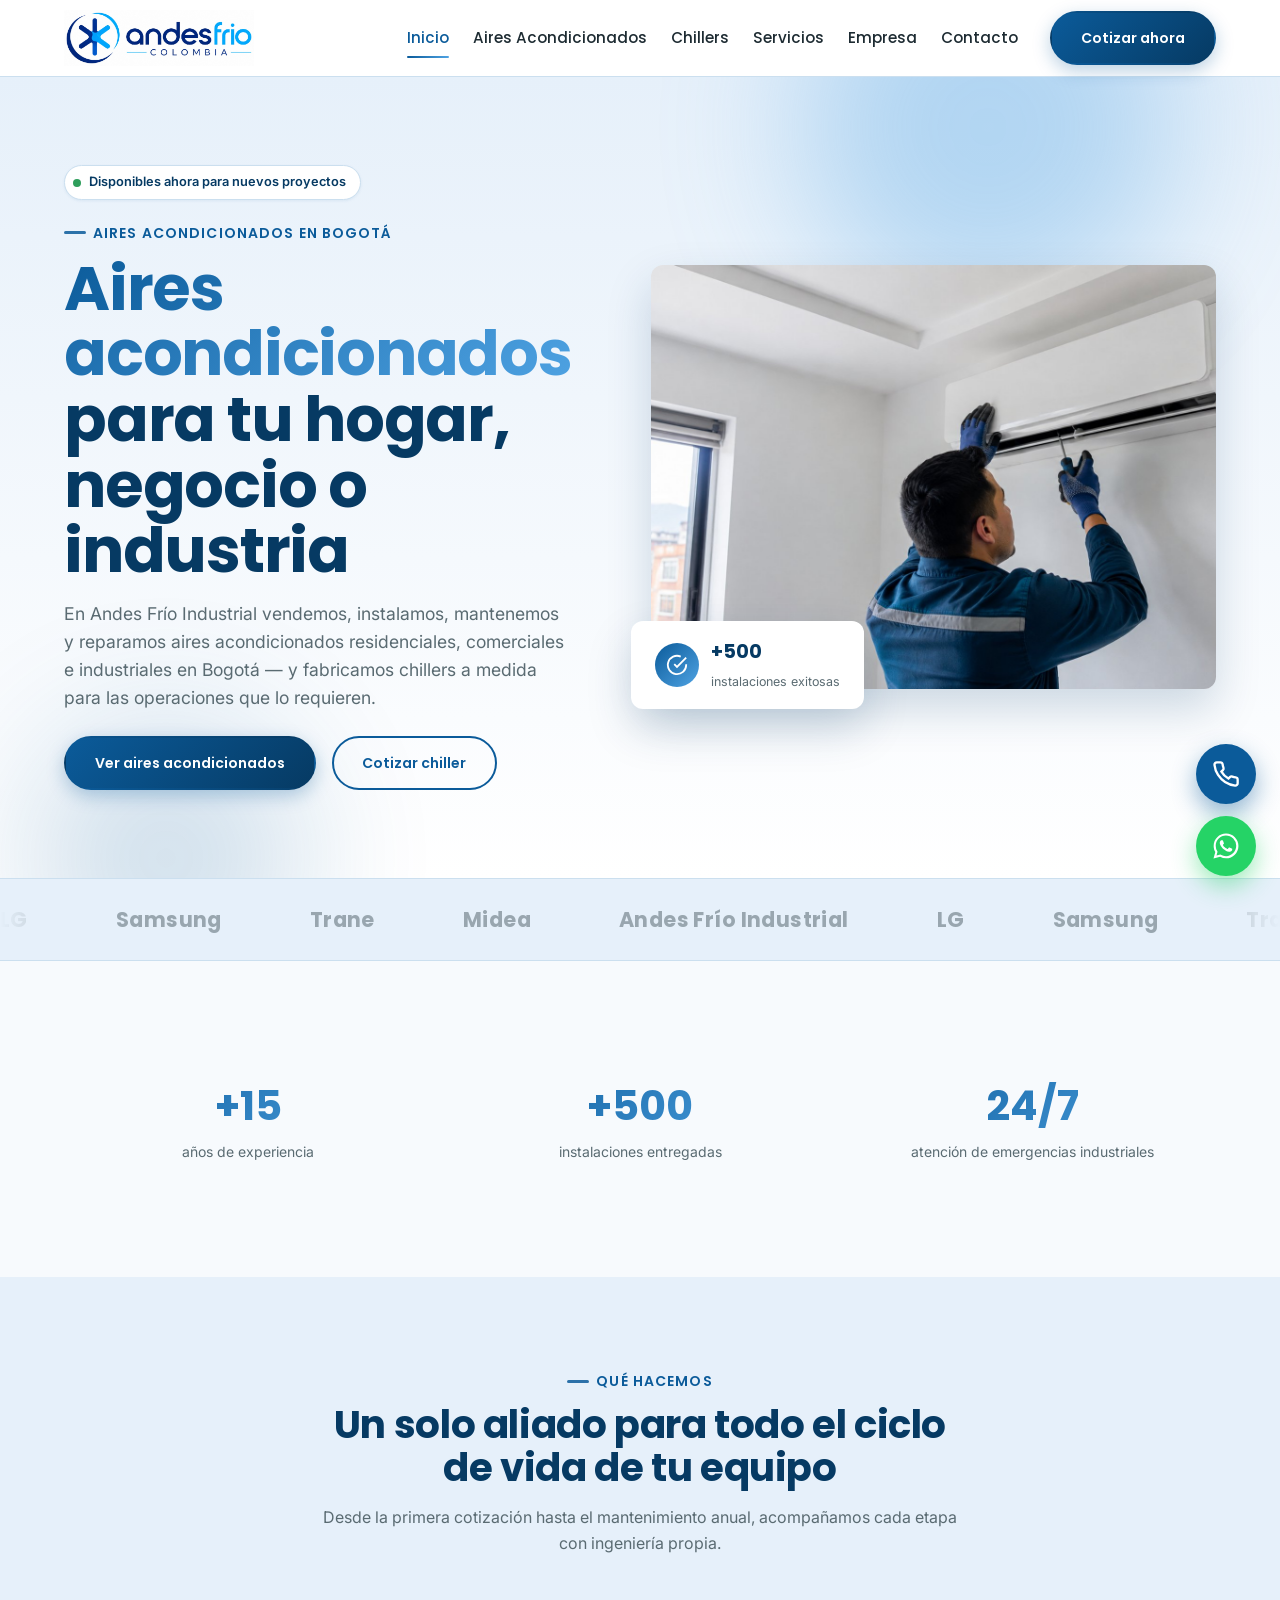
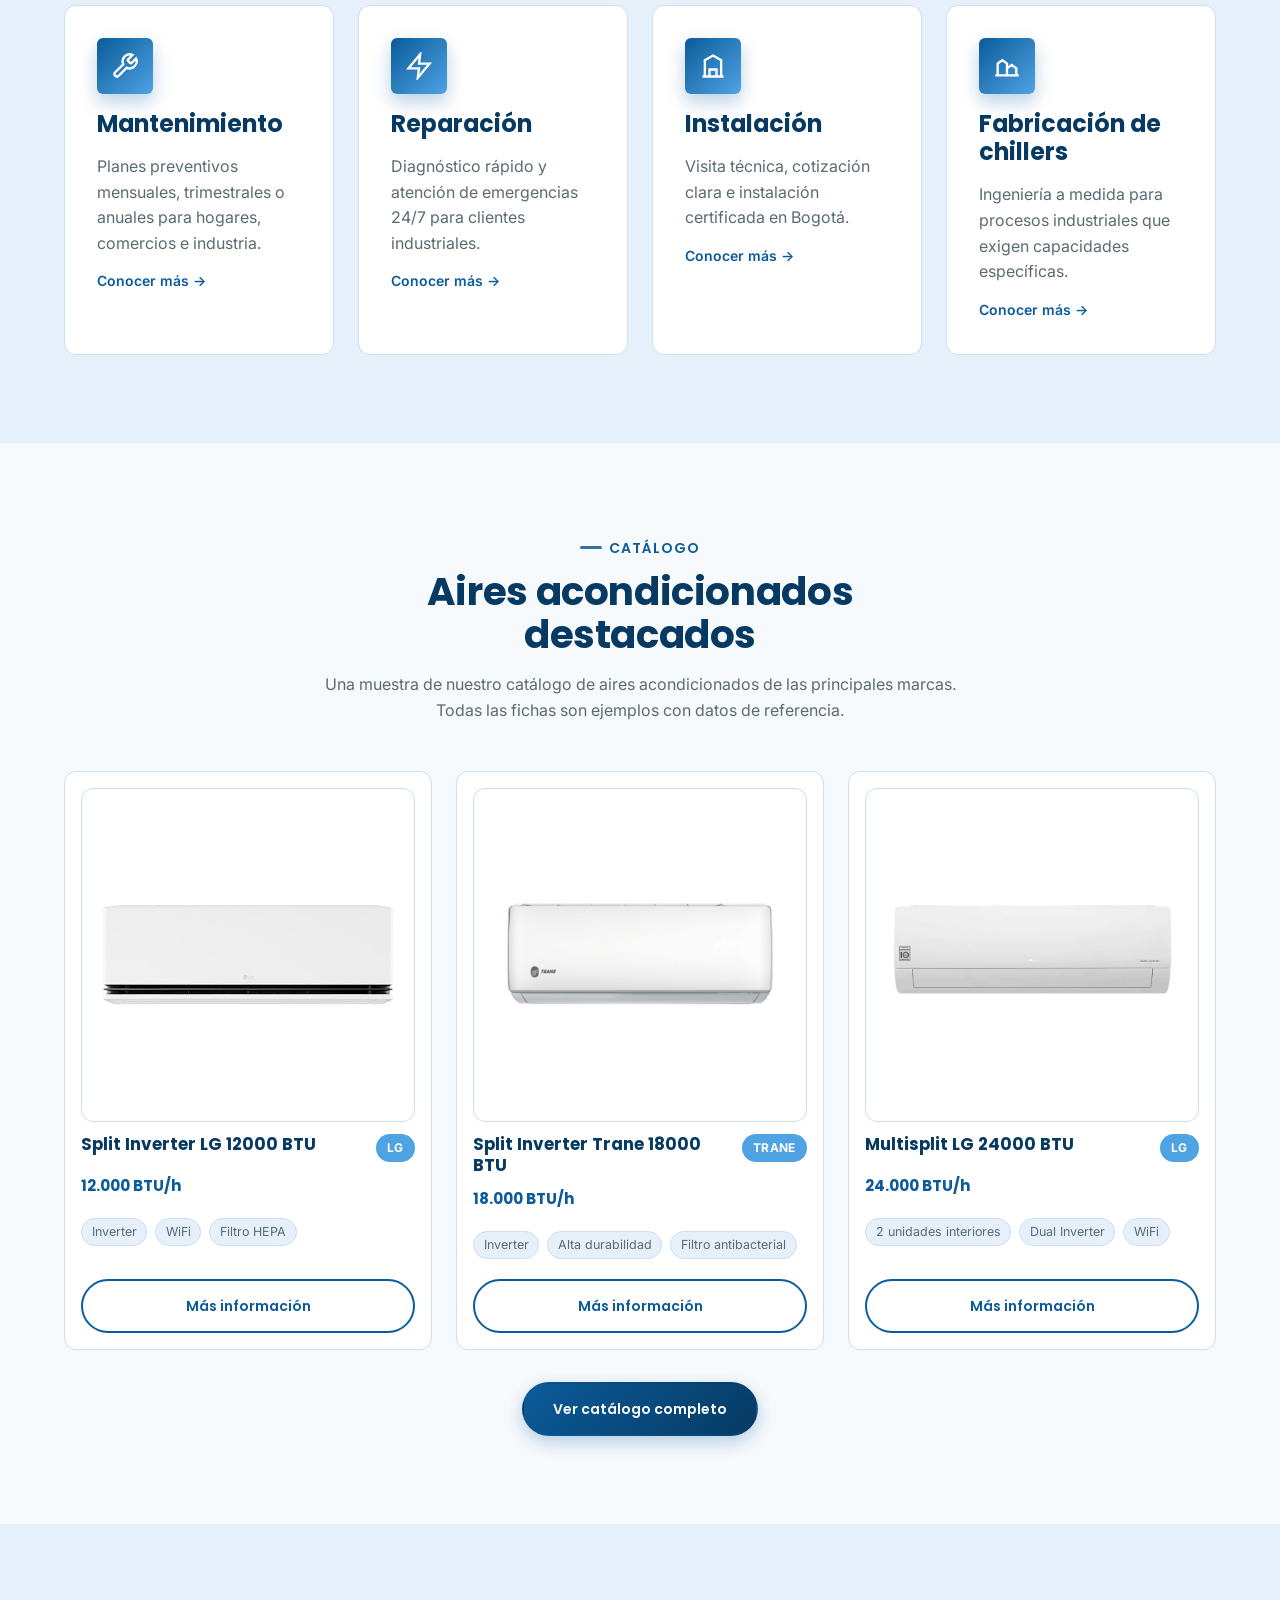
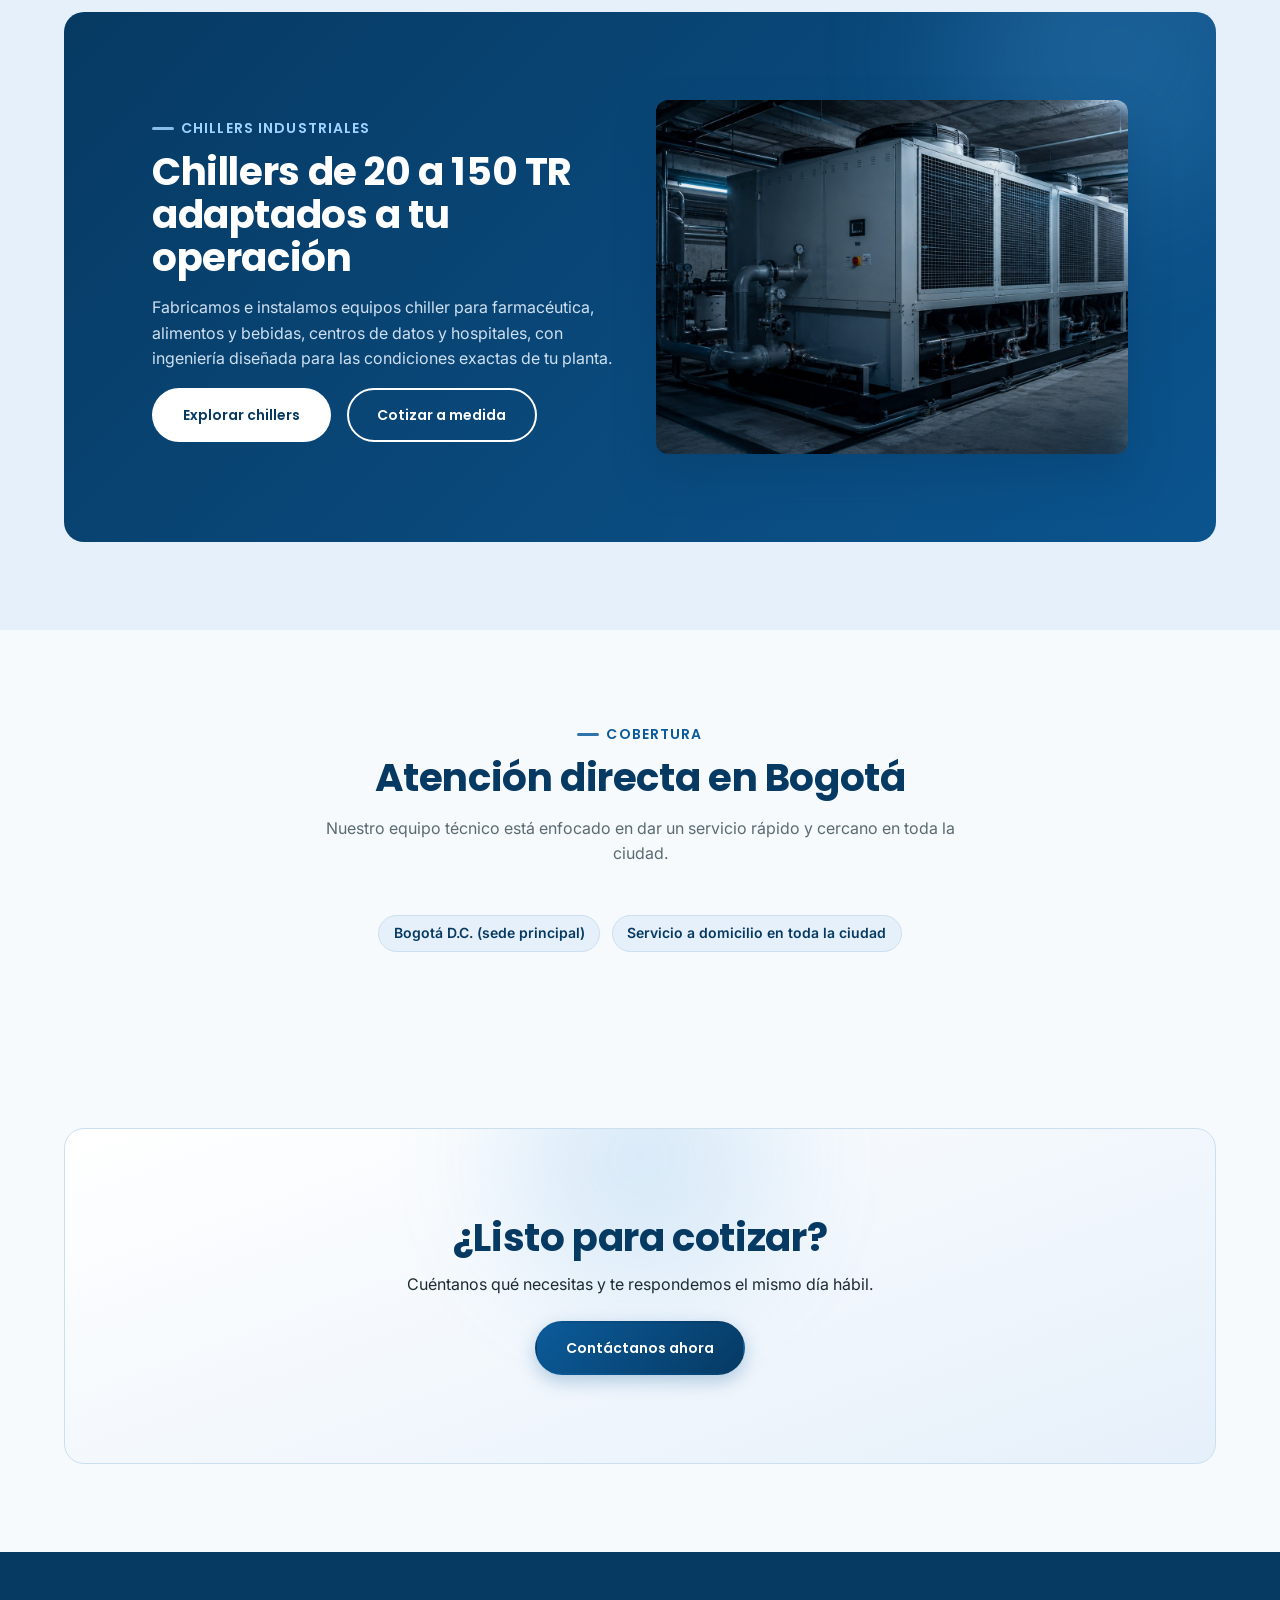
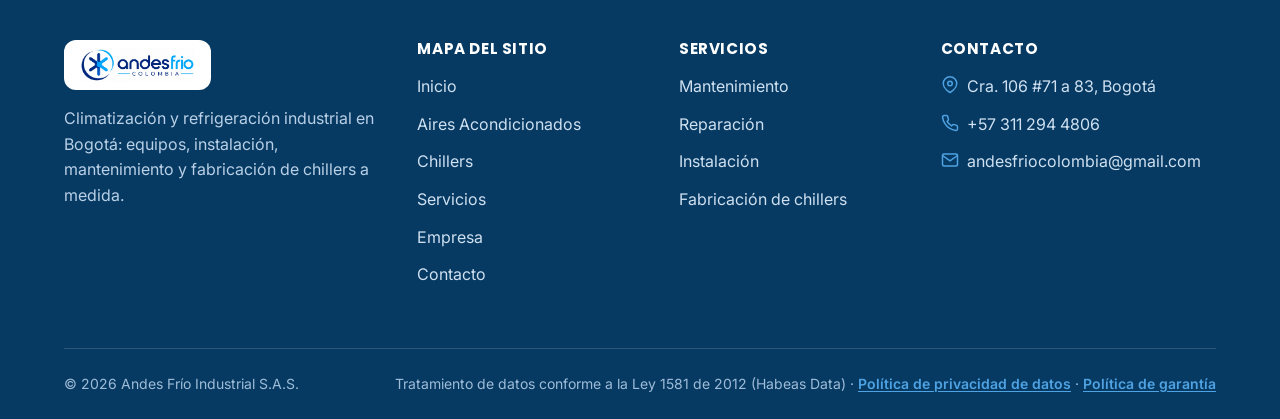
==== commit 9b802b75: "Configurar SEO para el dominio andesfriocolombia.com y actualizar correo de contacto Se agregan cano" ====
--- a/index.html
+++ b/index.html
@@ -8,7 +8,9 @@
 <meta property="og:title" content="Andes Frío Industrial | Aires Acondicionados en Bogotá">
 <meta property="og:description" content="Aires acondicionados, chillers industriales y servicios de mantenimiento, reparación e instalación en Bogotá.">
 <meta property="og:type" content="website">
-<link rel="canonical" href="index.html">
+<meta property="og:url" content="https://andesfriocolombia.com/">
+<meta property="og:image" content="https://andesfriocolombia.com/assets/img/hero-instalacion.jpg">
+<link rel="canonical" href="https://andesfriocolombia.com/">
 <link rel="icon" type="image/svg+xml" href="assets/img/favicon.svg">
 <link rel="preconnect" href="https://fonts.googleapis.com">
 <link rel="stylesheet" href="css/main.css">
@@ -17,9 +19,9 @@
   "@context": "https://schema.org",
   "@type": "LocalBusiness",
   "name": "Andes Frío Industrial S.A.S.",
-  "image": "assets/img/favicon.svg",
+  "image": "https://andesfriocolombia.com/assets/img/hero-instalacion.jpg",
   "telephone": "+57-311-294-4806",
-  "email": "contacto@andesfrio.com.co",
+  "email": "andesfriocolombia@gmail.com",
   "address": {
     "@type": "PostalAddress",
     "streetAddress": "Cra. 106 #71 a 83",
@@ -28,7 +30,7 @@
     "addressCountry": "CO"
   },
   "areaServed": ["Bogotá"],
-  "url": "index.html"
+  "url": "https://andesfriocolombia.com/"
 }
 </script>
 </head>
@@ -303,7 +305,7 @@
               </li>
               <li>
                 <svg viewBox="0 0 24 24" fill="none" stroke="currentColor" stroke-width="2" aria-hidden="true"><path d="M22 6l-10 7L2 6"/><rect x="2" y="4" width="20" height="16" rx="2"/></svg>
-                <span><strong>Correo</strong>contacto@andesfrio.com.co · ventas@andesfrio.com.co</span>
+                <span><strong>Correo</strong>andesfriocolombia@gmail.com</span>
               </li>
             </ul>
             <a href="https://wa.me/573112944806" target="_blank" rel="noopener" class="btn btn-primary btn-block">Escribir por WhatsApp</a>
@@ -361,7 +363,7 @@
         <ul class="footer-contact">
           <li><svg viewBox="0 0 24 24" fill="none" stroke="currentColor" stroke-width="2" aria-hidden="true"><path d="M21 10c0 7-9 12-9 12s-9-5-9-12a9 9 0 0 1 18 0z"/><circle cx="12" cy="10" r="3"/></svg>Cra. 106 #71 a 83, Bogotá</li>
           <li><svg viewBox="0 0 24 24" fill="none" stroke="currentColor" stroke-width="2" aria-hidden="true"><path d="M22 16.92v3a2 2 0 0 1-2.18 2 19.79 19.79 0 0 1-8.63-3.07 19.5 19.5 0 0 1-6-6A19.79 19.79 0 0 1 2.1 4.18 2 2 0 0 1 4.1 2h3a2 2 0 0 1 2 1.72c.13.96.36 1.9.7 2.81a2 2 0 0 1-.45 2.11L8.1 9.91a16 16 0 0 0 6 6l1.27-1.27a2 2 0 0 1 2.11-.45c.91.34 1.85.57 2.81.7A2 2 0 0 1 22 16.92z"/></svg>+57 311 294 4806</li>
-          <li><svg viewBox="0 0 24 24" fill="none" stroke="currentColor" stroke-width="2" aria-hidden="true"><path d="M22 6l-10 7L2 6"/><rect x="2" y="4" width="20" height="16" rx="2"/></svg>contacto@andesfrio.com.co</li>
+          <li><svg viewBox="0 0 24 24" fill="none" stroke="currentColor" stroke-width="2" aria-hidden="true"><path d="M22 6l-10 7L2 6"/><rect x="2" y="4" width="20" height="16" rx="2"/></svg>andesfriocolombia@gmail.com</li>
         </ul>
       </div>
     </div>
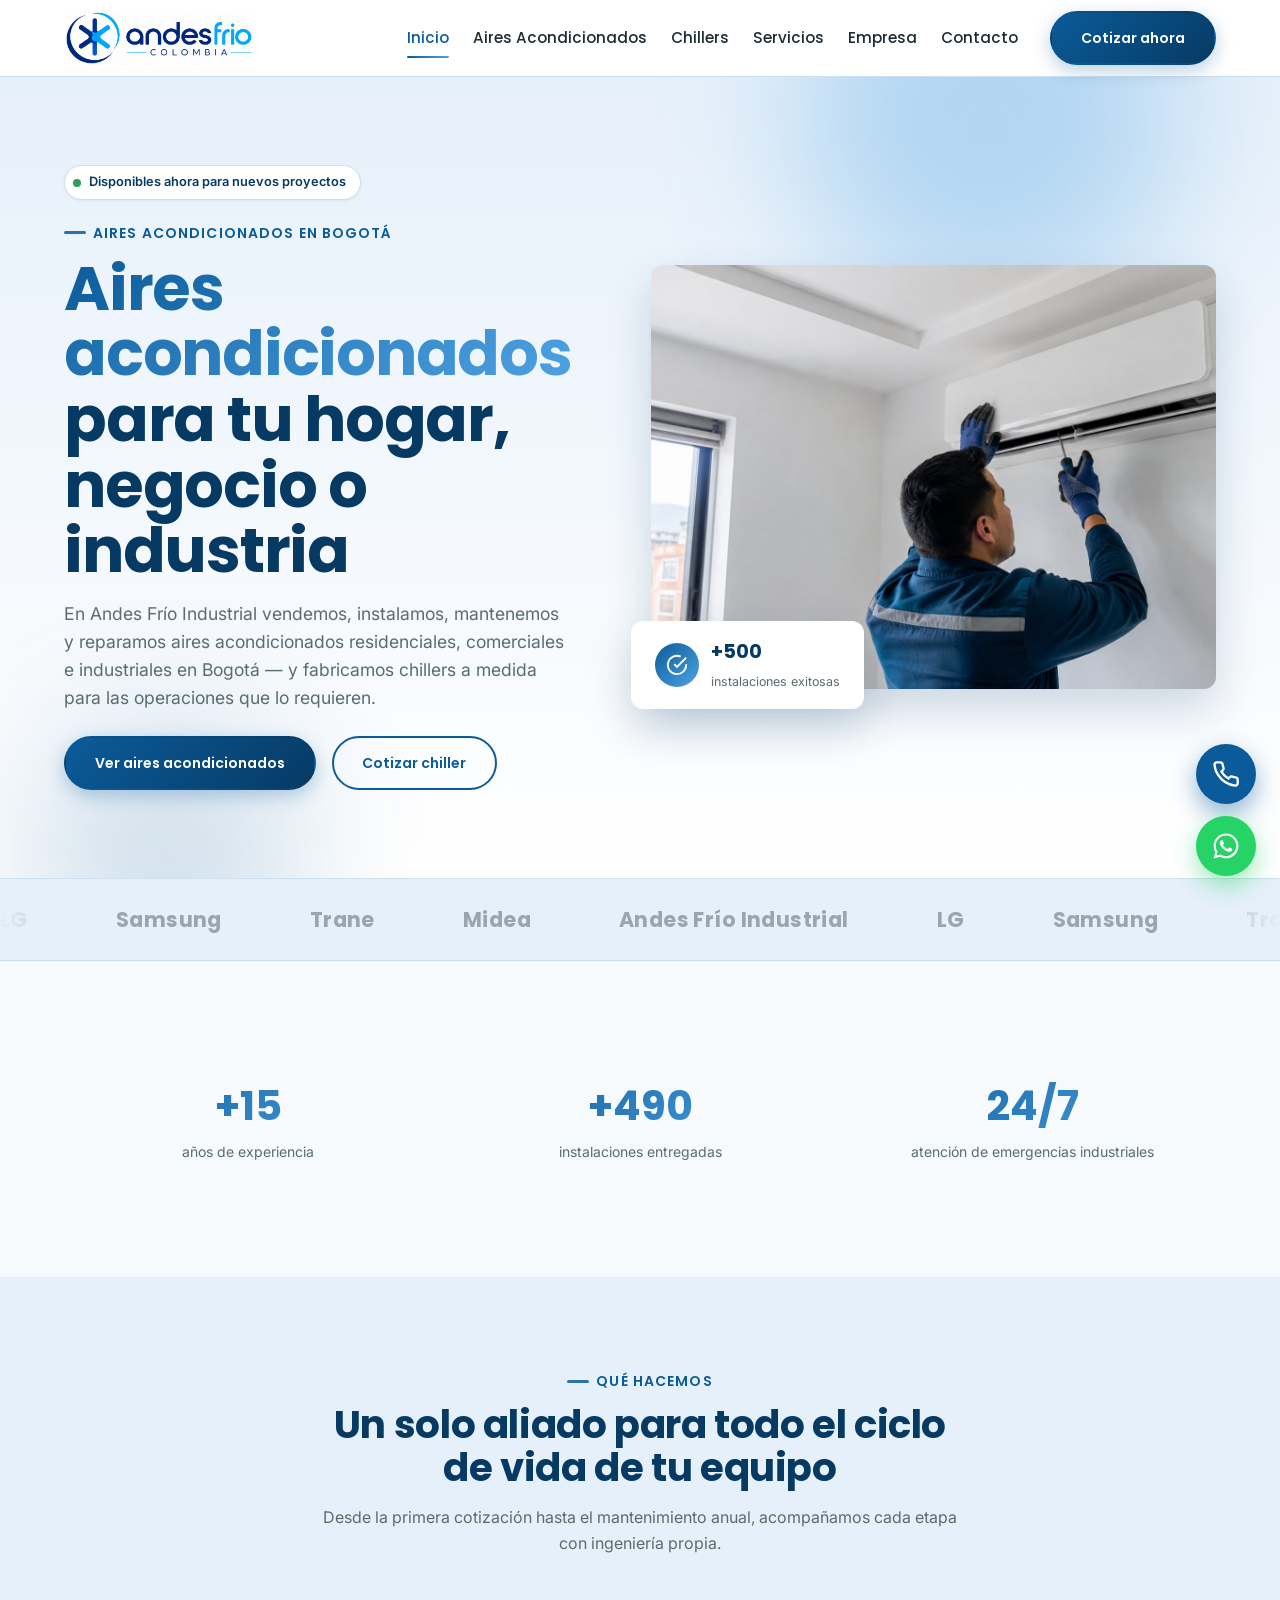
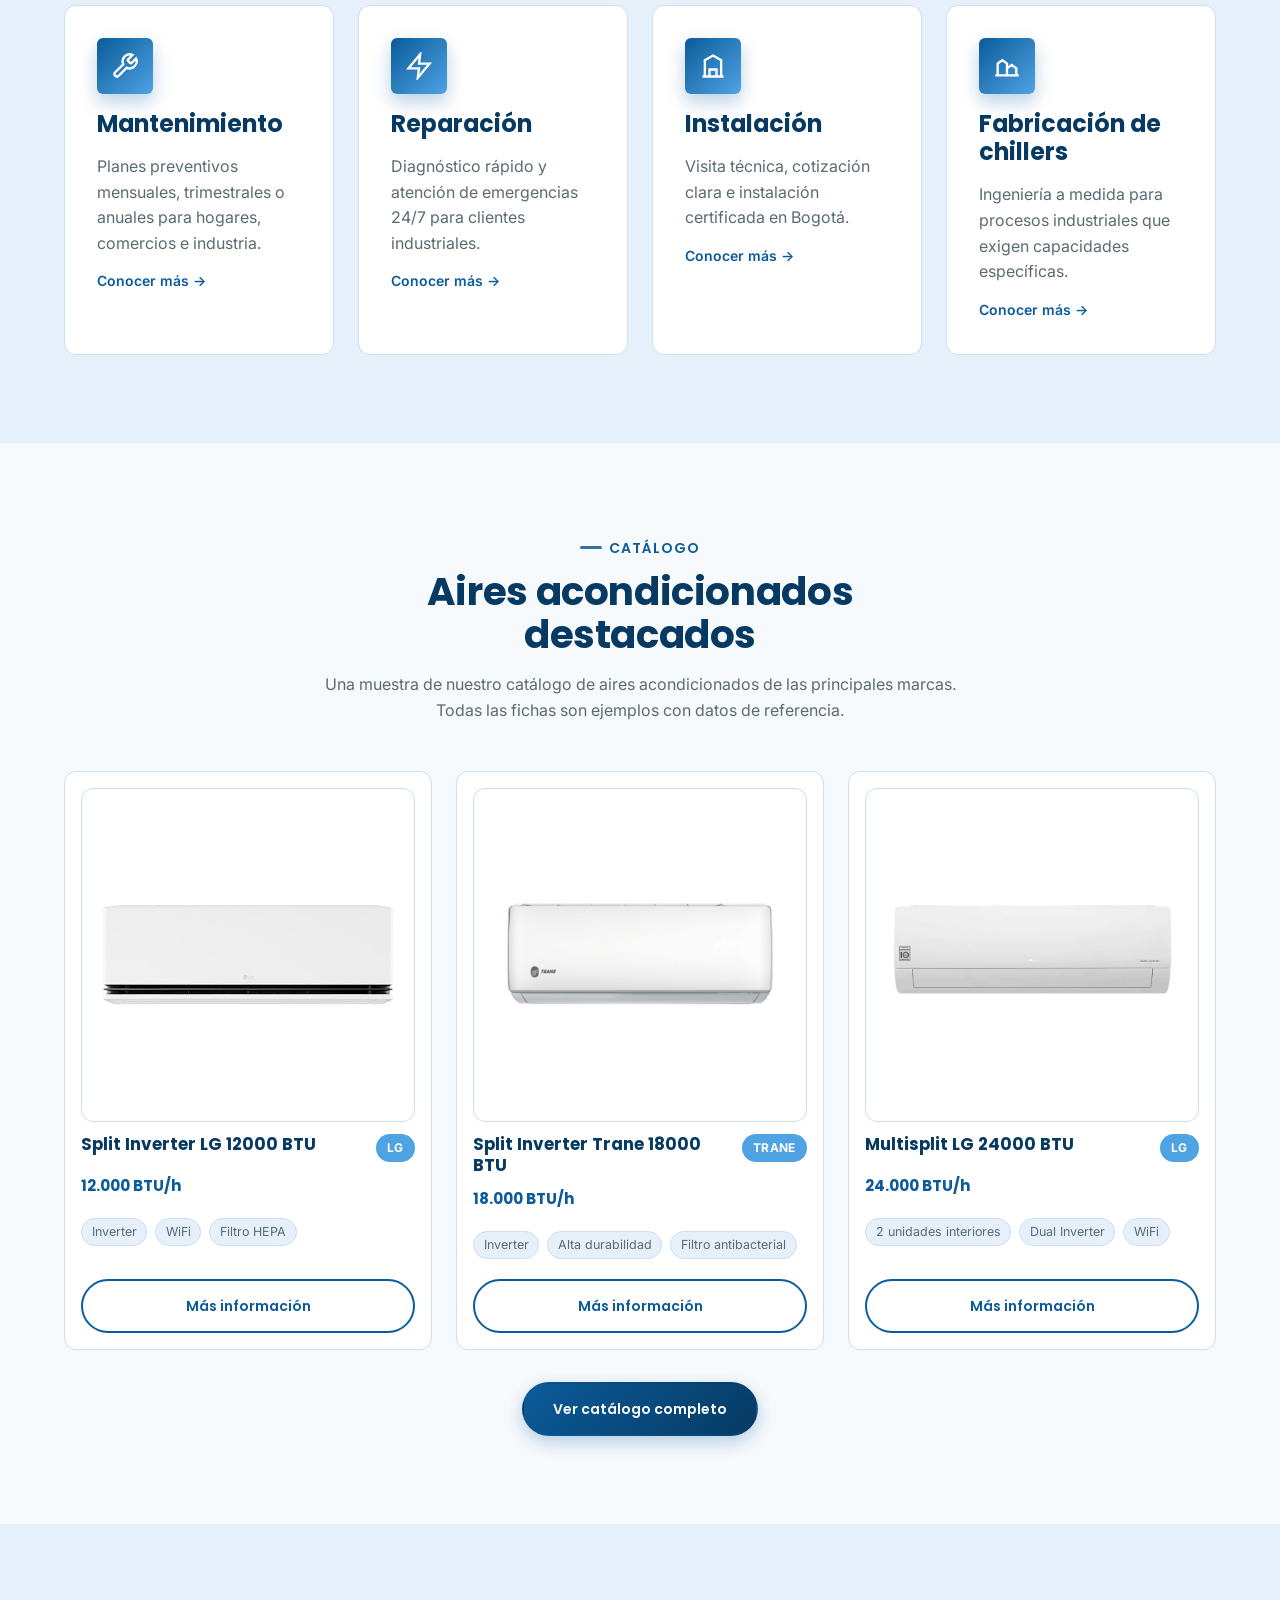
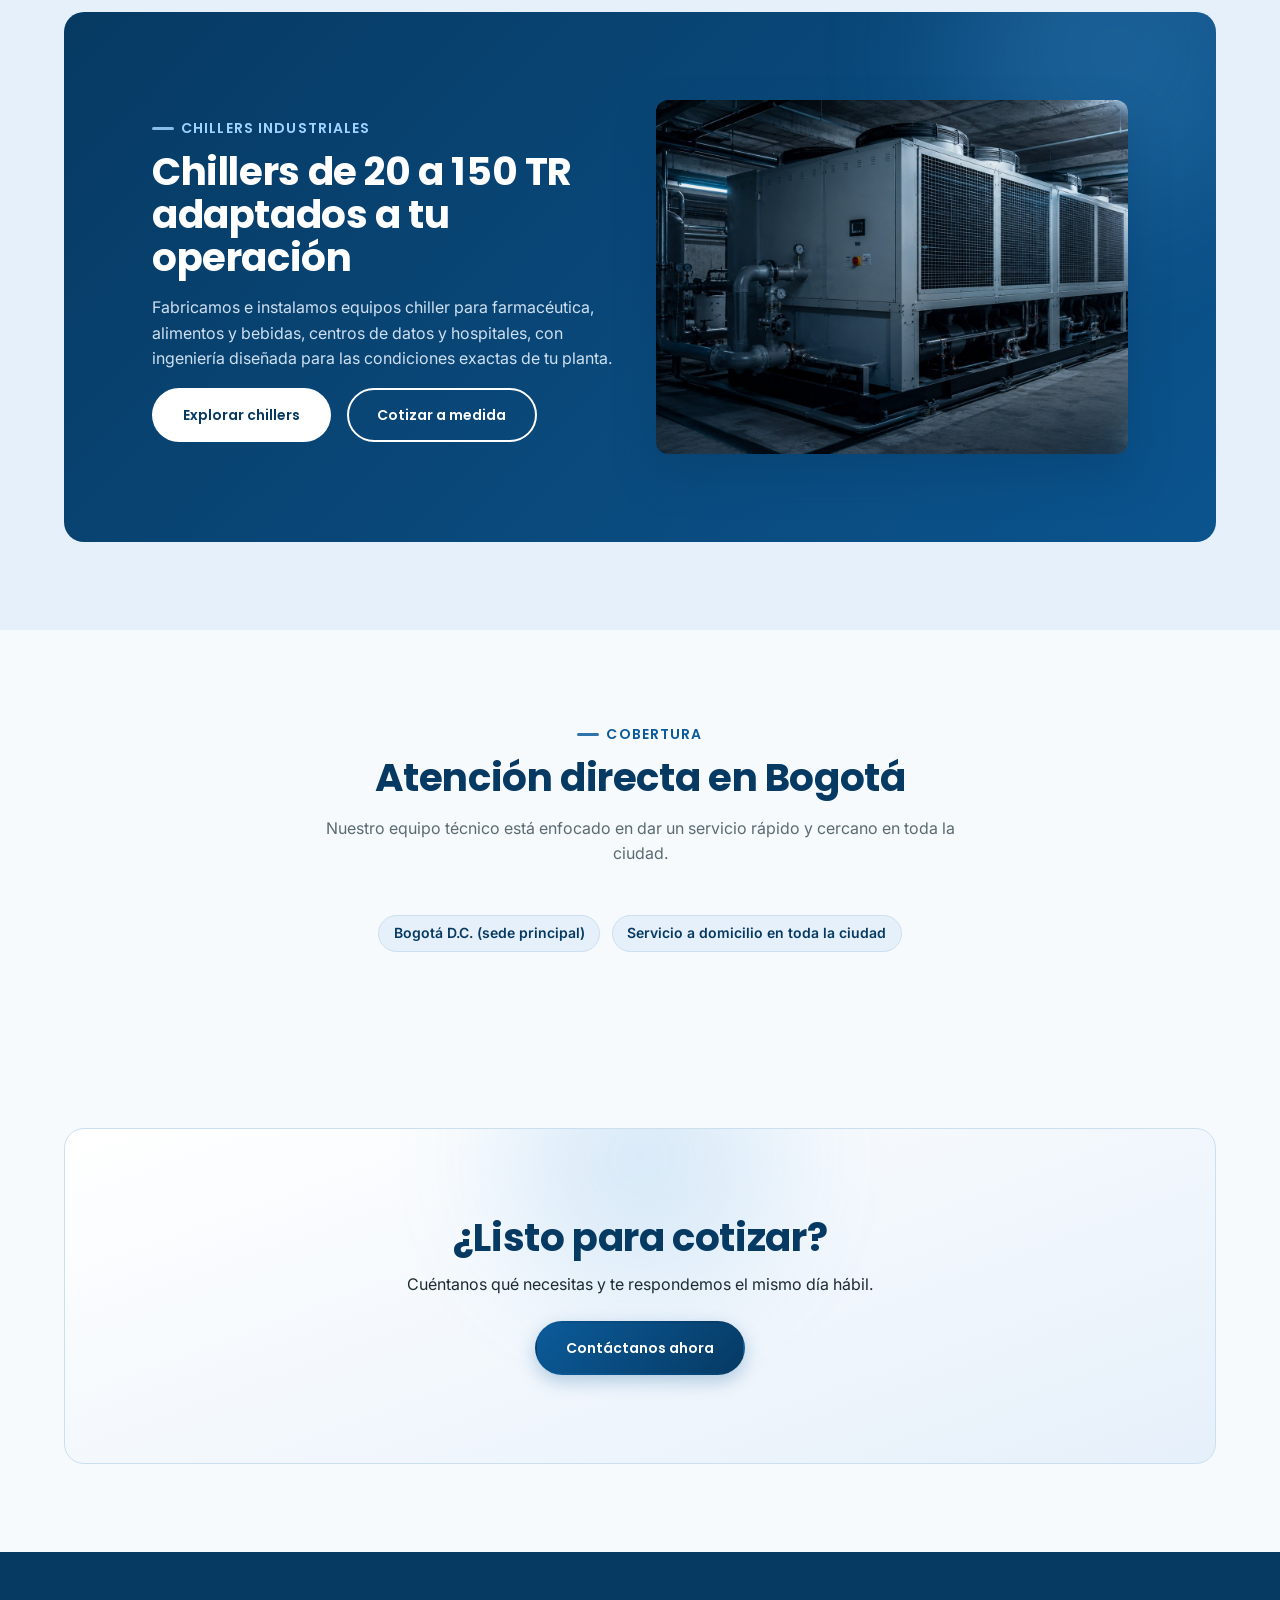
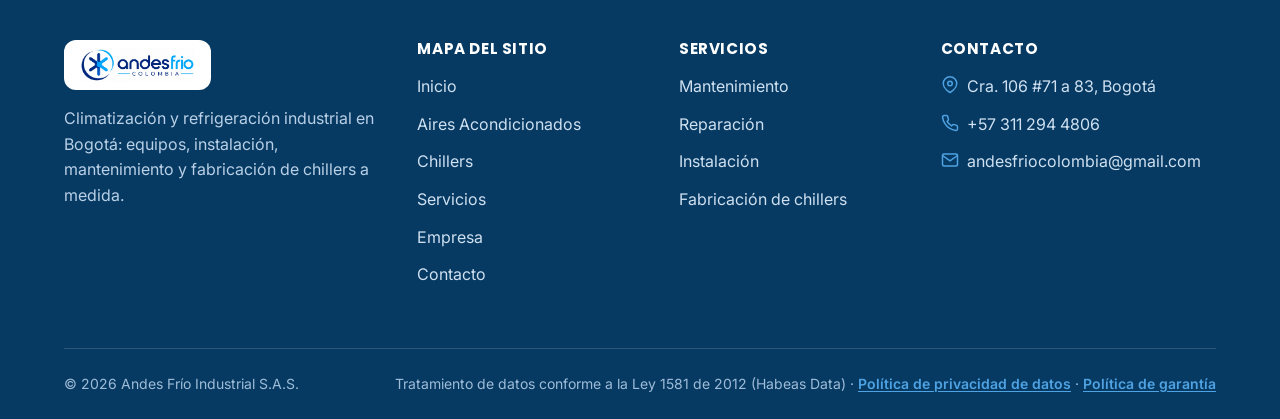
==== commit 28a72777: "Conectar el formulario movil de inicio con Web3Forms El formulario de contacto embebido en index.htm" ====
--- a/index.html
+++ b/index.html
@@ -233,7 +233,8 @@
 
         <div class="contact-card">
           <h2>Cuéntanos qué necesitas</h2>
-          <form id="contact-form" novalidate>
+          <form id="contact-form" novalidate action="https://api.web3forms.com/submit" method="POST">
+            <input type="hidden" name="access_key" value="34e31b08-e240-4026-a3e6-f3bbd00abe3d">
             <div class="form-field">
               <label for="nombre-inicio">Nombre completo *</label>
               <input type="text" id="nombre-inicio" name="nombre" required>
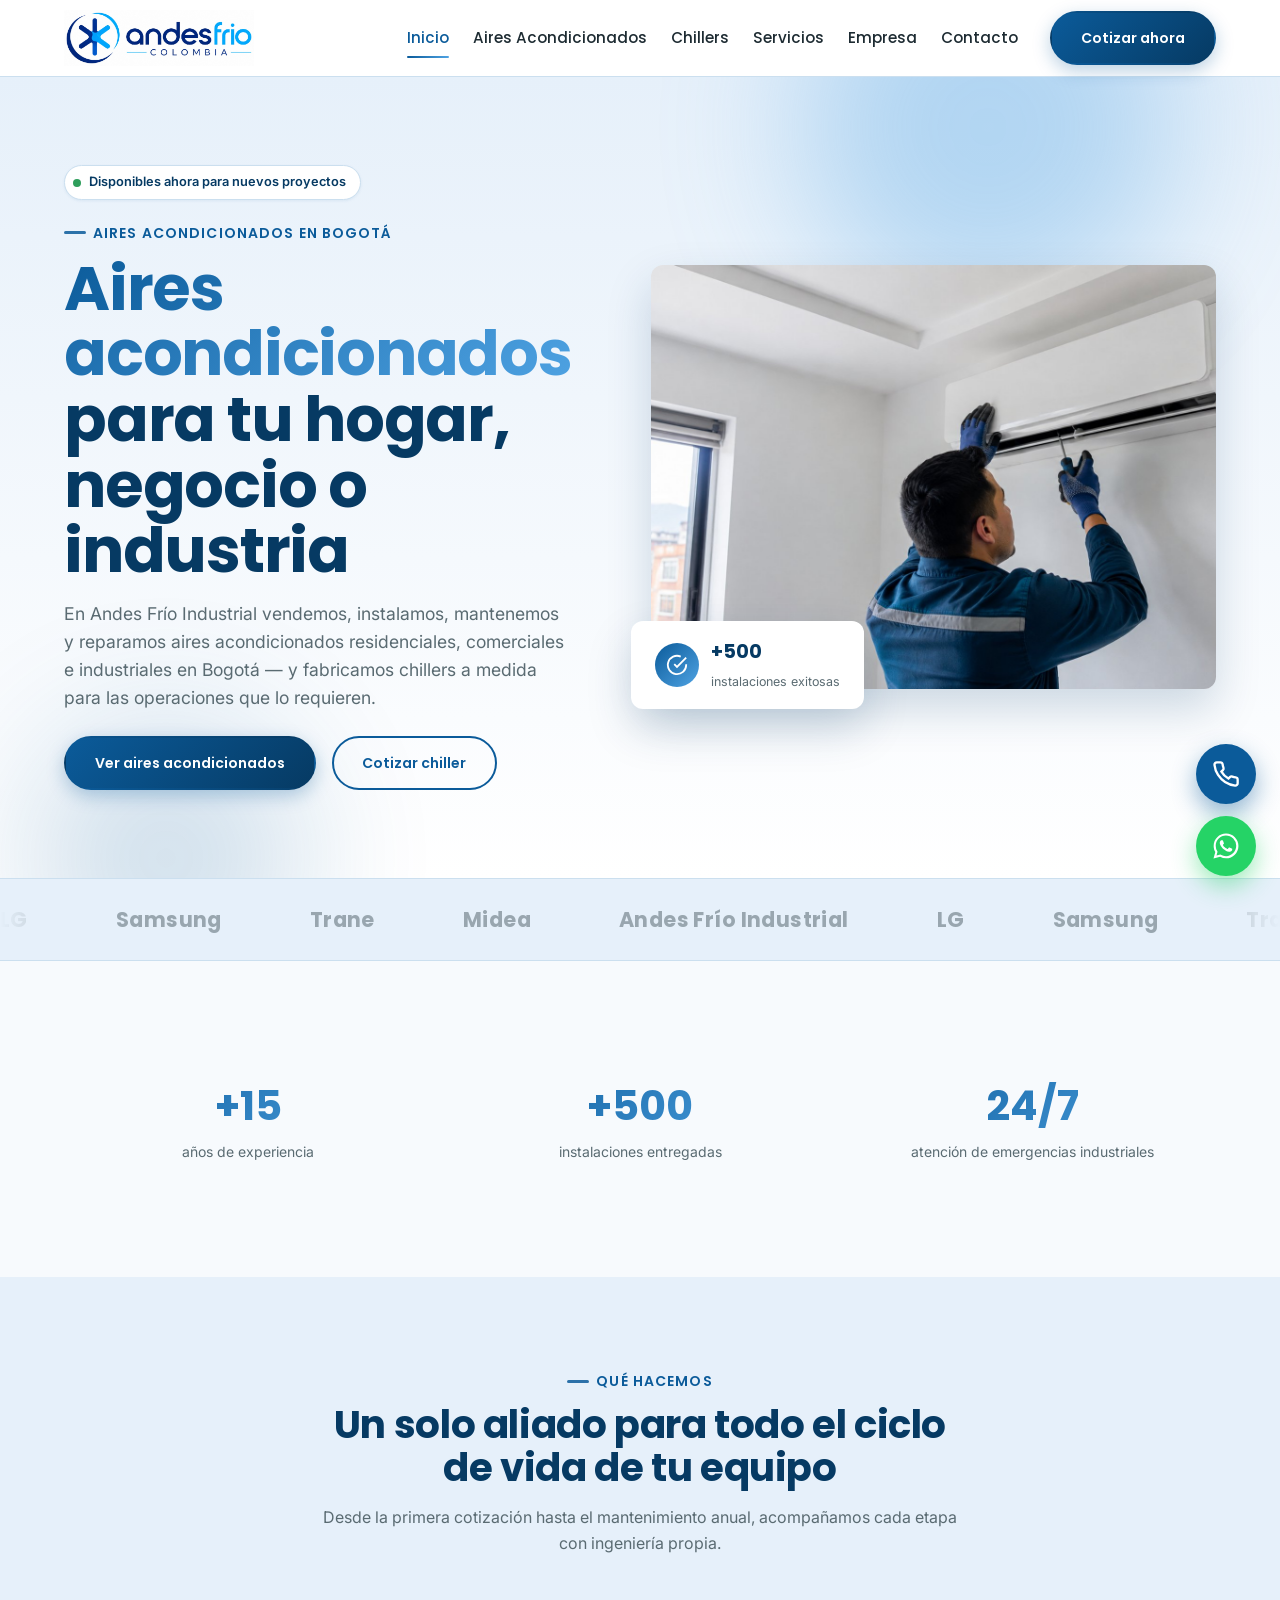
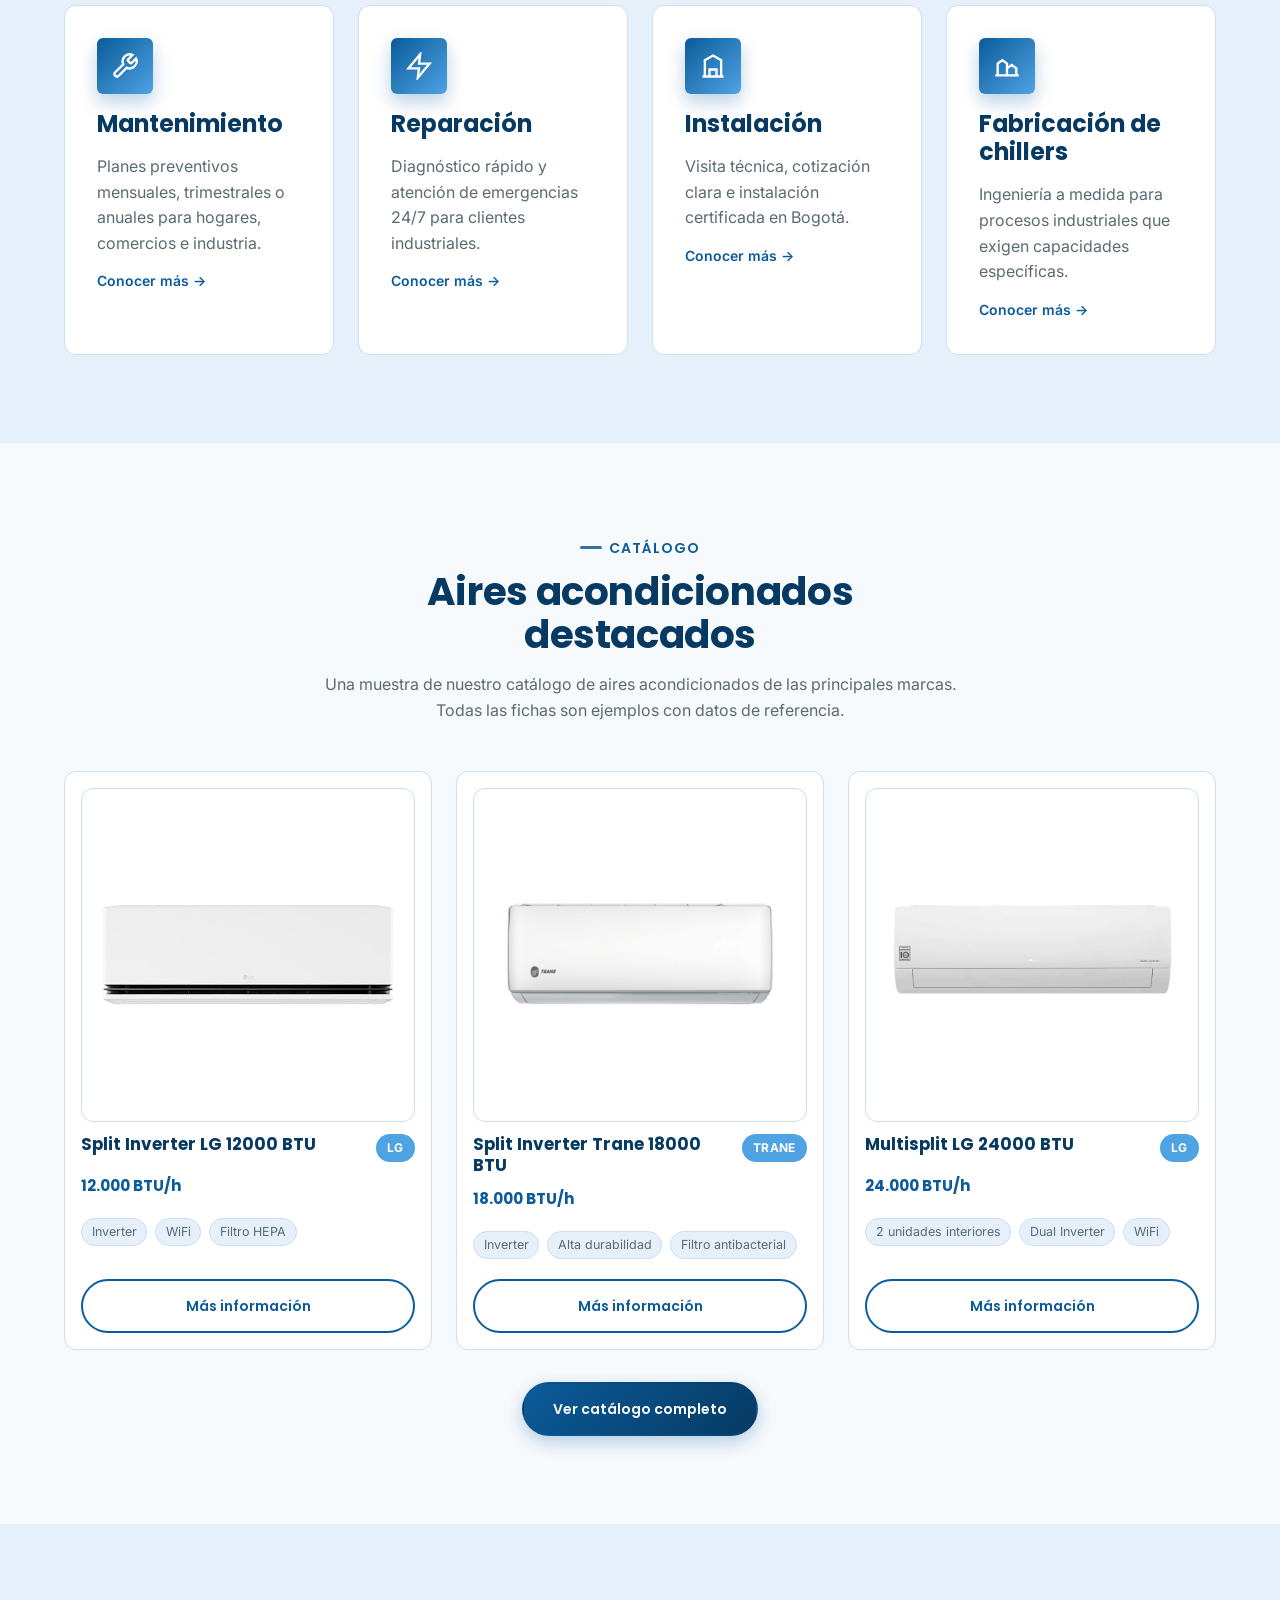
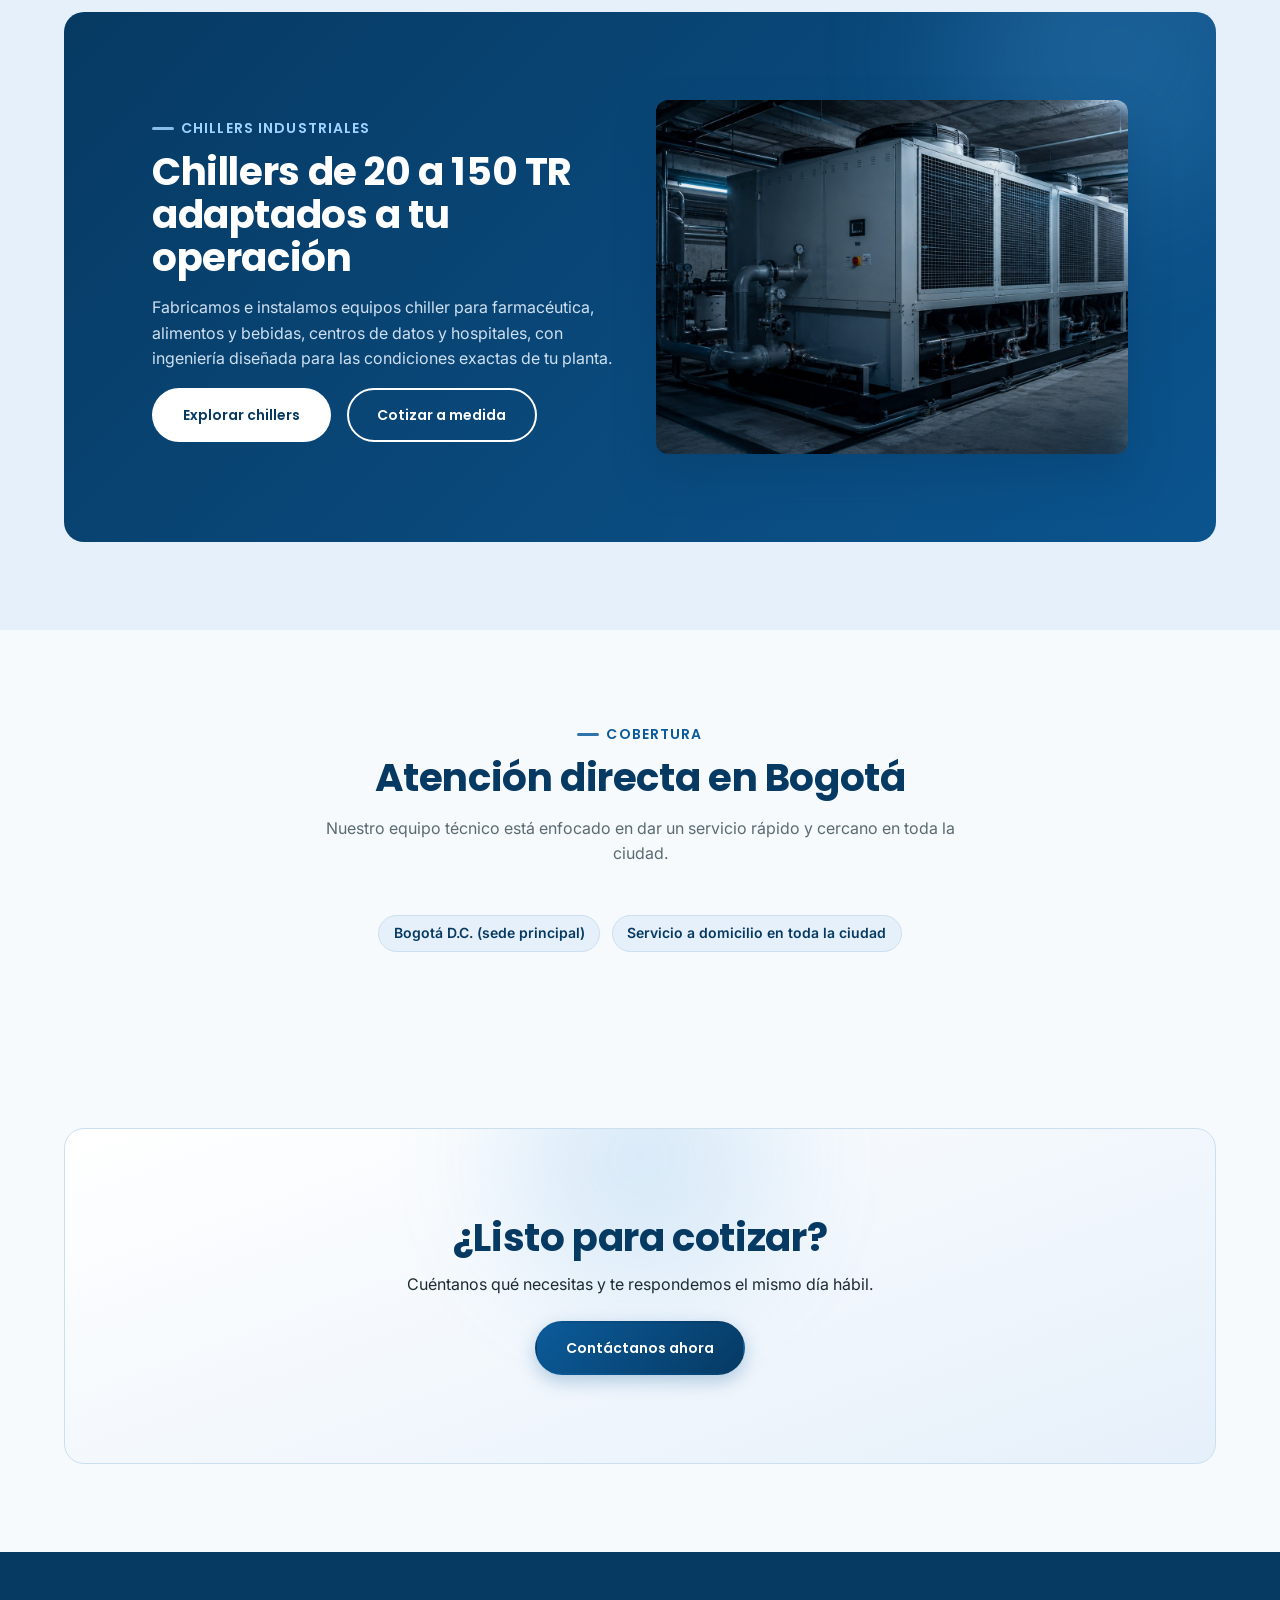
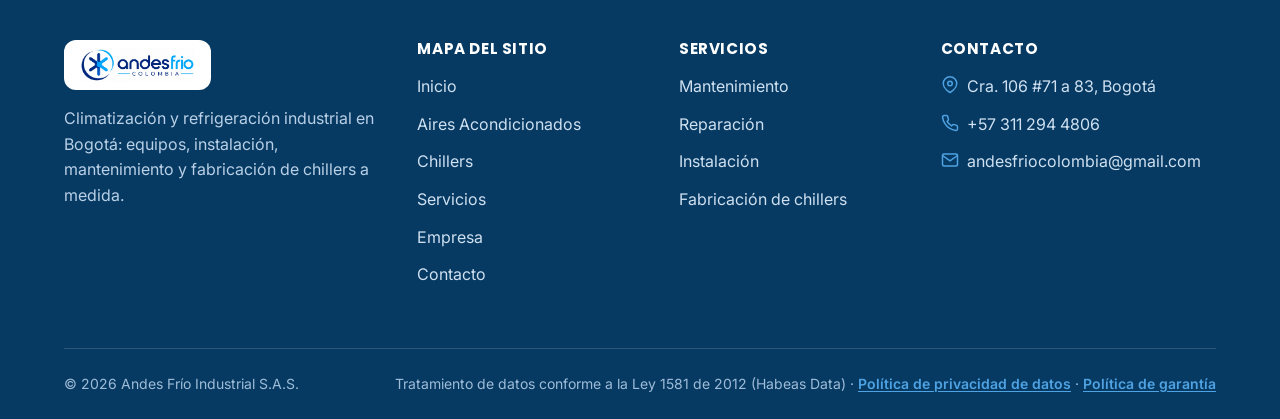
==== commit dbde10d3: "Versionar los archivos JS para evitar que el navegador sirva copias viejas en cache El error que apa" ====
--- a/index.html
+++ b/index.html
@@ -383,6 +383,6 @@
   <svg viewBox="0 0 24 24" fill="currentColor" aria-hidden="true"><path d="M12.04 2C6.58 2 2.13 6.45 2.13 11.91c0 1.75.46 3.44 1.32 4.94L2 22l5.29-1.39a9.9 9.9 0 0 0 4.75 1.21h.01c5.46 0 9.91-4.45 9.91-9.91 0-2.65-1.03-5.14-2.9-7.01A9.87 9.87 0 0 0 12.04 2zm0 18.1h-.01a8.2 8.2 0 0 1-4.19-1.15l-.3-.18-3.14.82.84-3.06-.2-.31a8.17 8.17 0 0 1-1.26-4.4c0-4.52 3.68-8.2 8.2-8.2 2.19 0 4.25.85 5.8 2.4a8.15 8.15 0 0 1 2.4 5.8c0 4.52-3.68 8.28-8.14 8.28zm4.49-6.13c-.25-.12-1.45-.72-1.67-.8-.22-.08-.39-.12-.55.12-.16.25-.63.8-.78.96-.14.16-.29.18-.53.06-.25-.12-1.05-.39-2-1.23-.74-.66-1.24-1.47-1.39-1.72-.14-.25-.02-.38.11-.51.11-.11.25-.29.37-.43.12-.14.16-.25.25-.41.08-.16.04-.31-.02-.43-.06-.12-.55-1.33-.76-1.82-.2-.48-.4-.41-.55-.42-.14-.01-.31-.01-.47-.01-.16 0-.43.06-.65.31-.22.25-.86.84-.86 2.04 0 1.2.88 2.37 1 2.53.12.16 1.73 2.64 4.2 3.7.59.25 1.05.4 1.41.52.59.19 1.13.16 1.56.1.48-.07 1.45-.59 1.65-1.16.2-.57.2-1.06.14-1.16-.06-.1-.22-.16-.47-.28z"/></svg>
 </a>
 
-<script type="module" src="js/main.js"></script>
+<script type="module" src="js/main.js?v=2"></script>
 </body>
 </html>
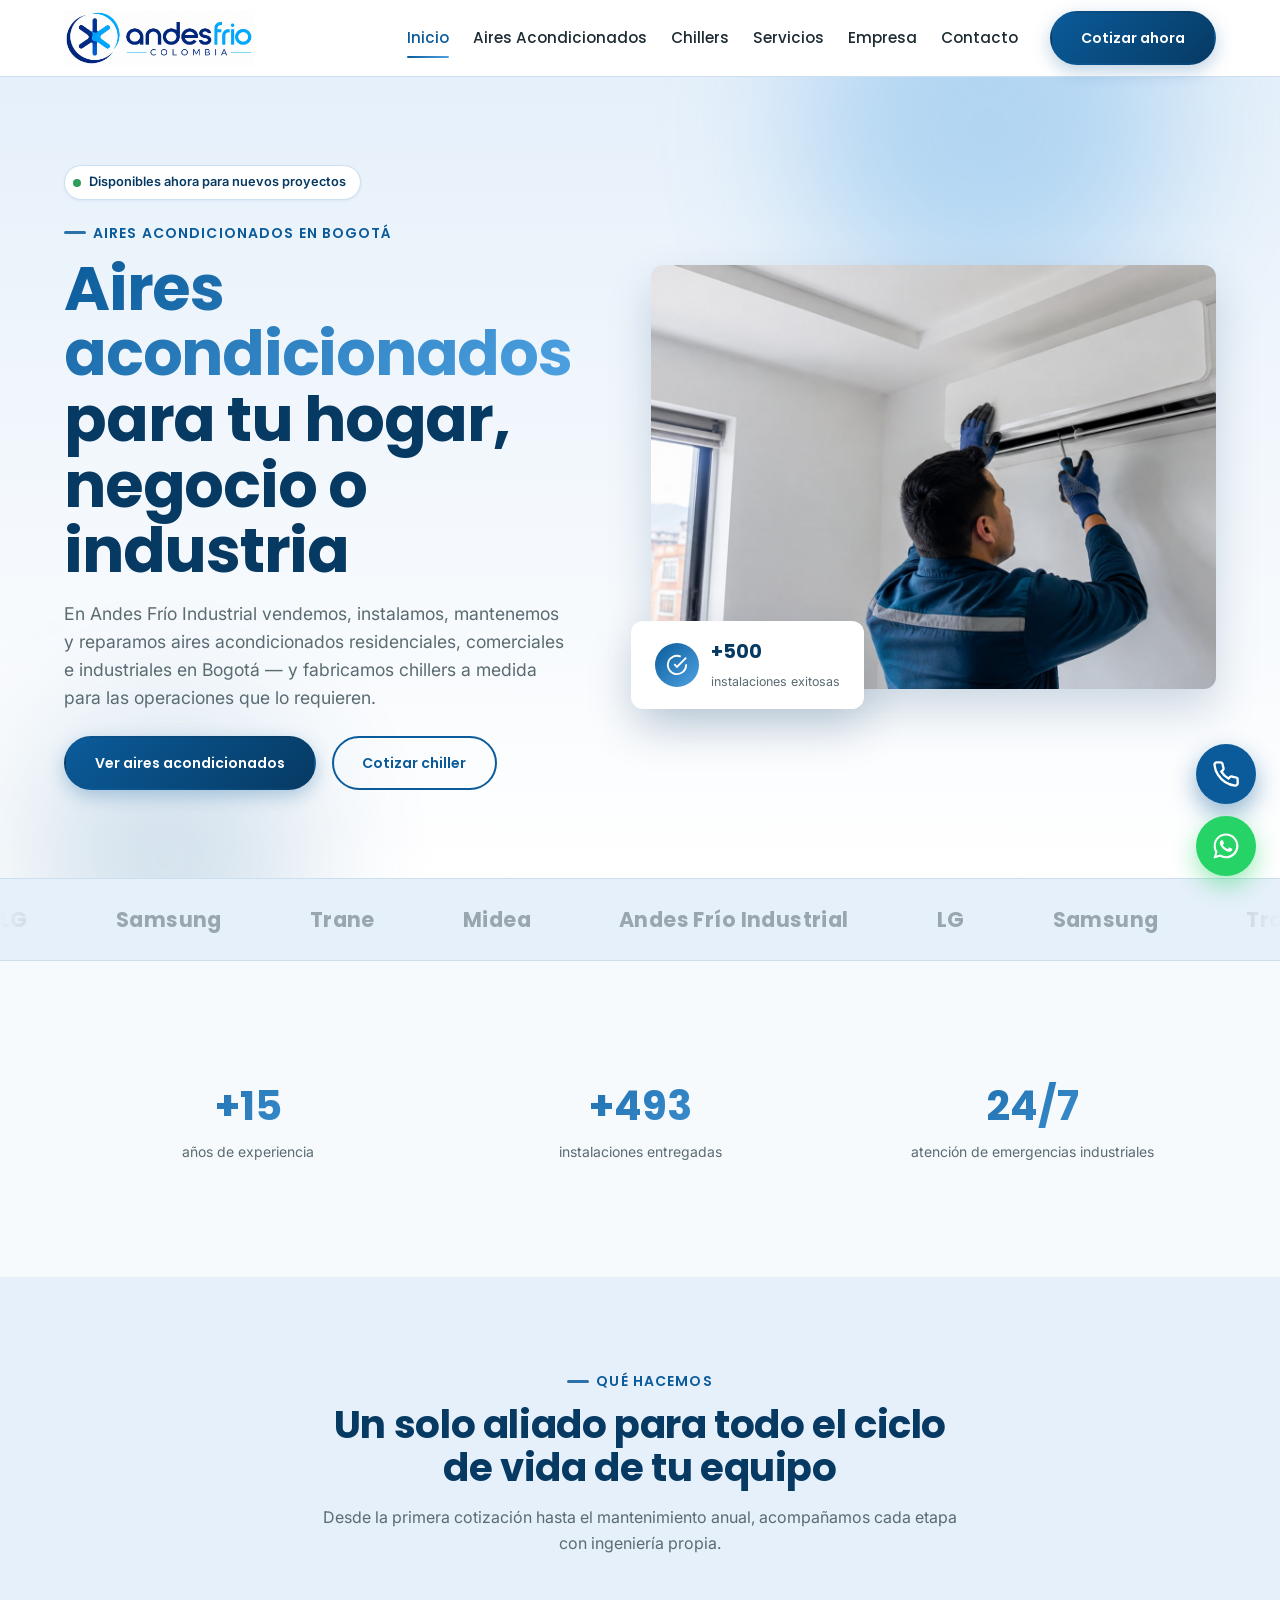
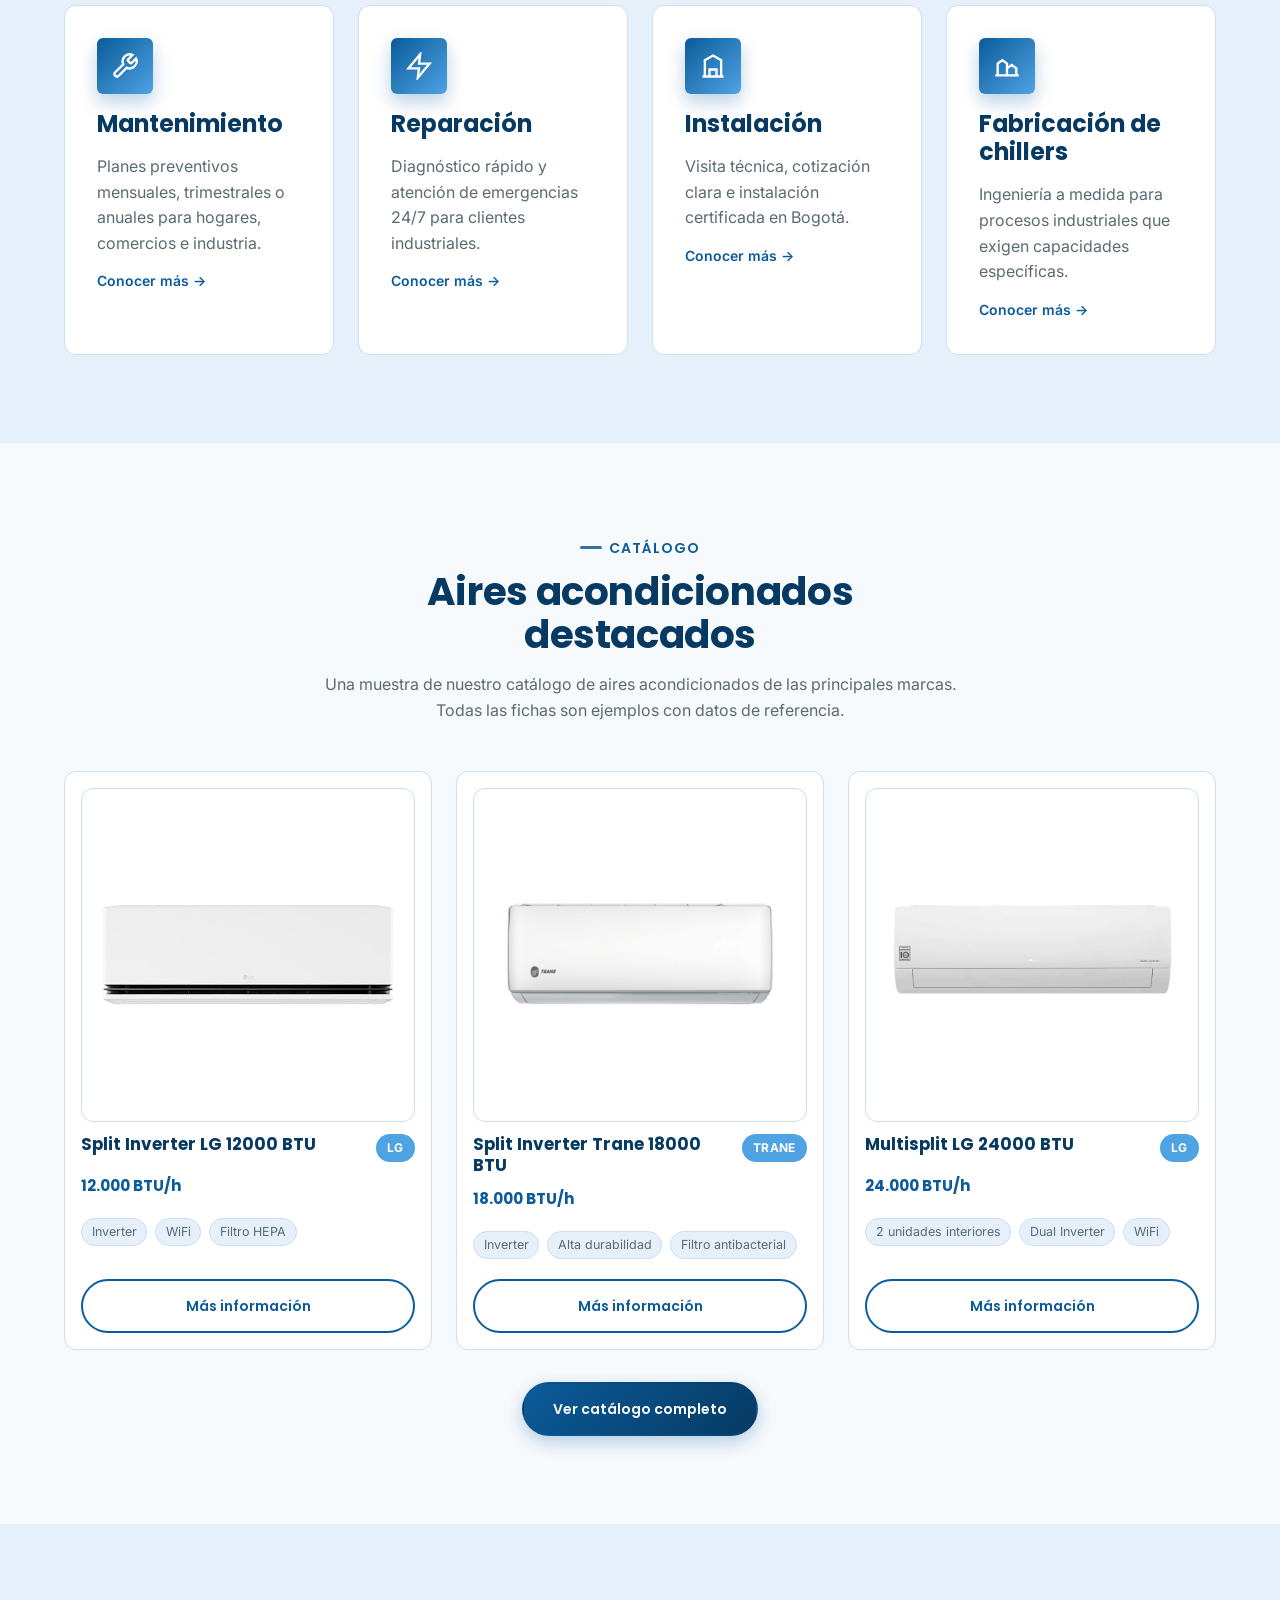
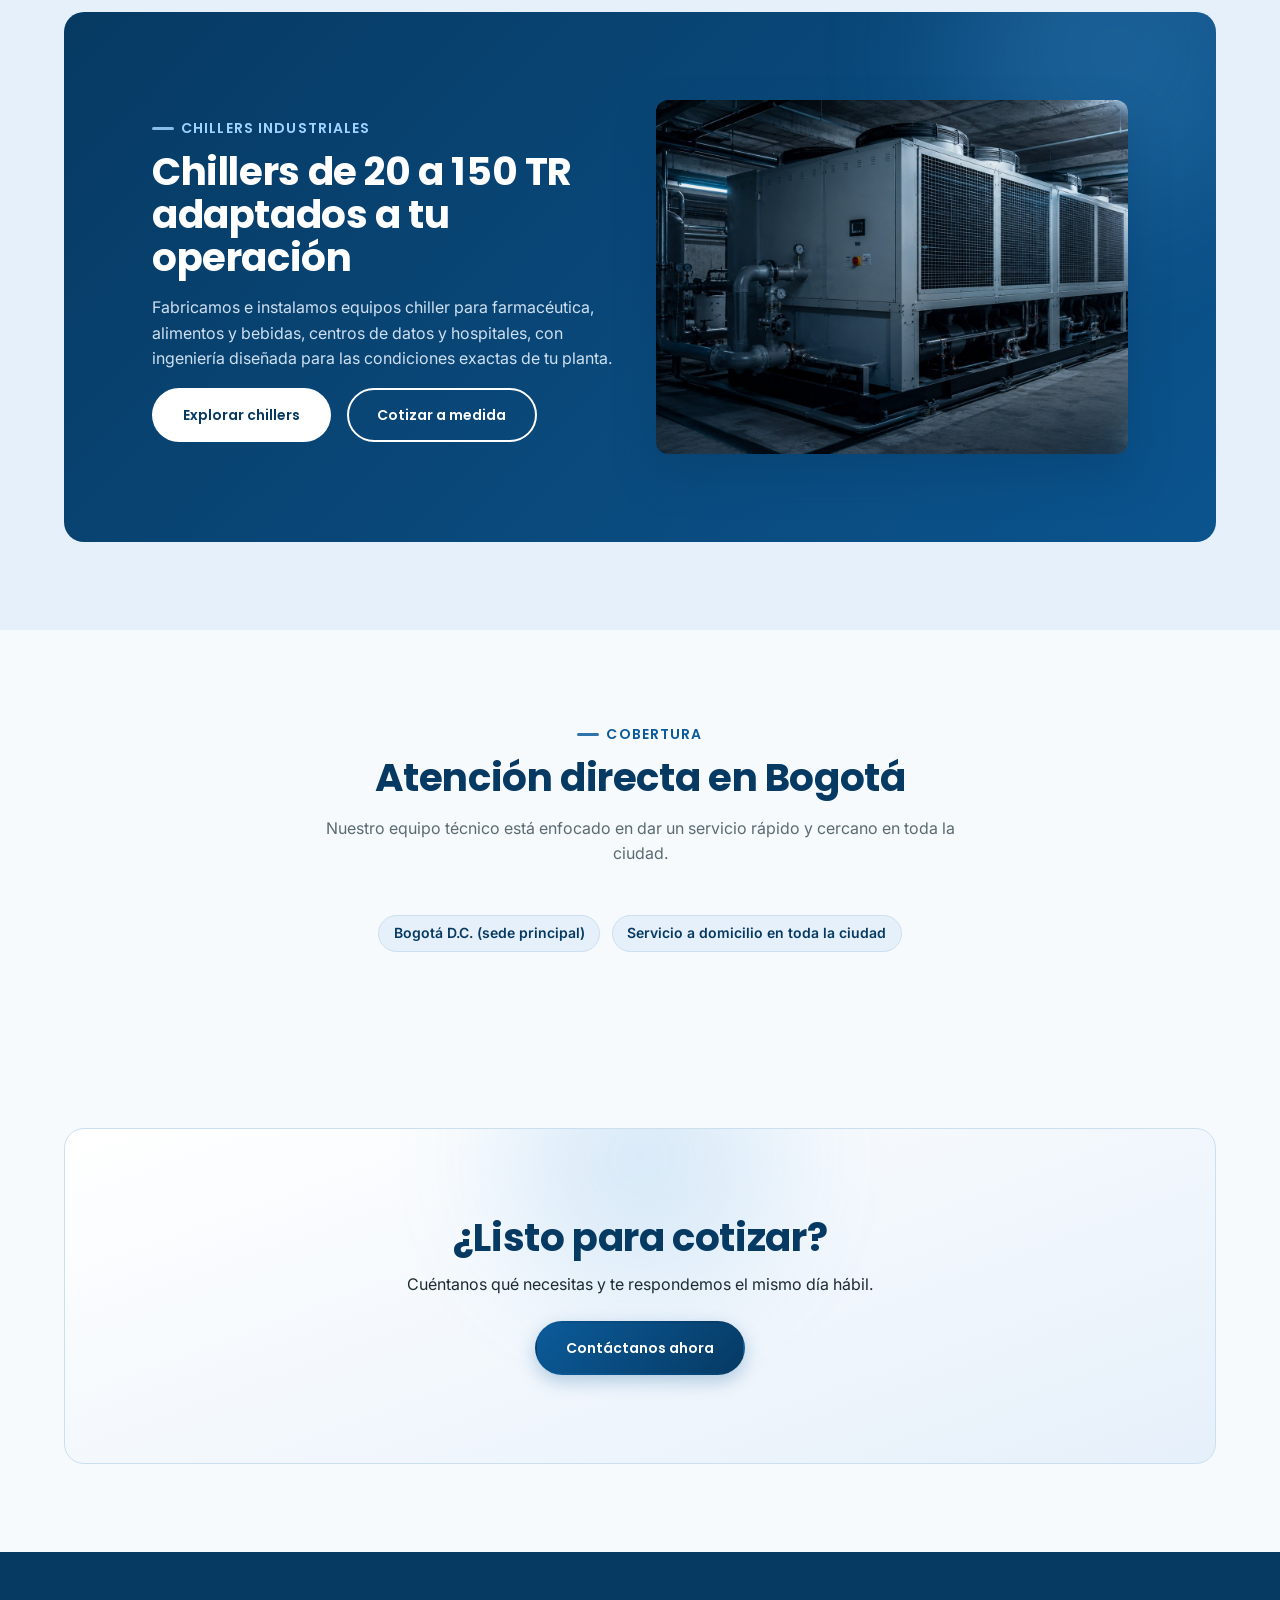
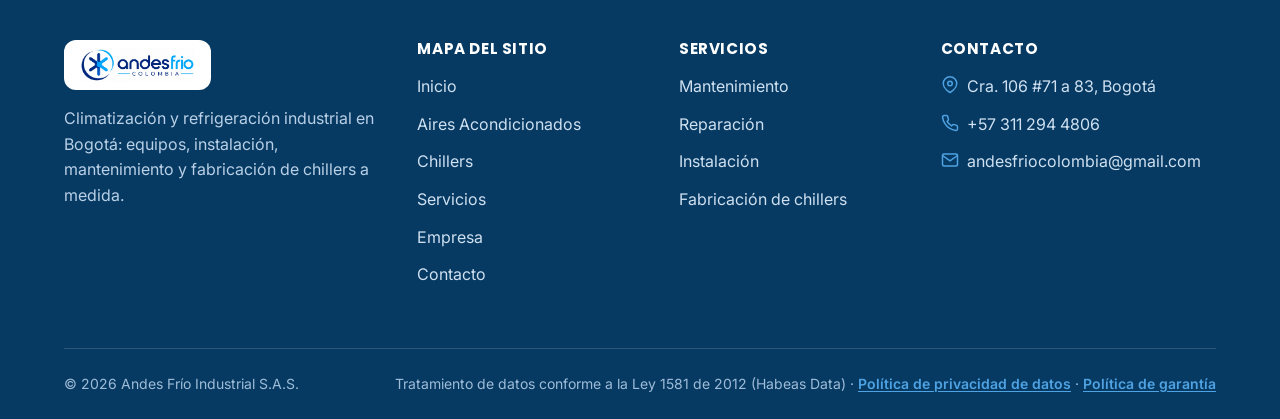
==== commit e34ab91c: "Actualizar politicas de privacidad y garantia con el texto legal real de ANDESFRIO COLOMBIA Se reemp" ====
--- a/index.html
+++ b/index.html
@@ -283,12 +283,13 @@
             <div class="form-field">
               <div class="form-check">
                 <input type="checkbox" id="habeas-data-inicio" name="habeas_data" required>
-                <label for="habeas-data-inicio">Autorizo el tratamiento de mis datos personales conforme a la Ley 1581 de 2012 (Habeas Data). *</label>
+                <label for="habeas-data-inicio">Autorizo el tratamiento de mis datos personales conforme a la <a href="privacidad.html" target="_blank">Política de privacidad</a> y la Ley 1581 de 2012 (Habeas Data). *</label>
               </div>
               <p class="form-error" role="alert"></p>
             </div>
             <button type="submit" class="btn btn-primary btn-block">Enviar mensaje</button>
             <p class="form-note" data-form-note></p>
+            <p class="form-legal-note">Al solicitar un servicio aceptas nuestra <a href="garantia.html" target="_blank">Política de garantía</a>.</p>
           </form>
         </div>
 
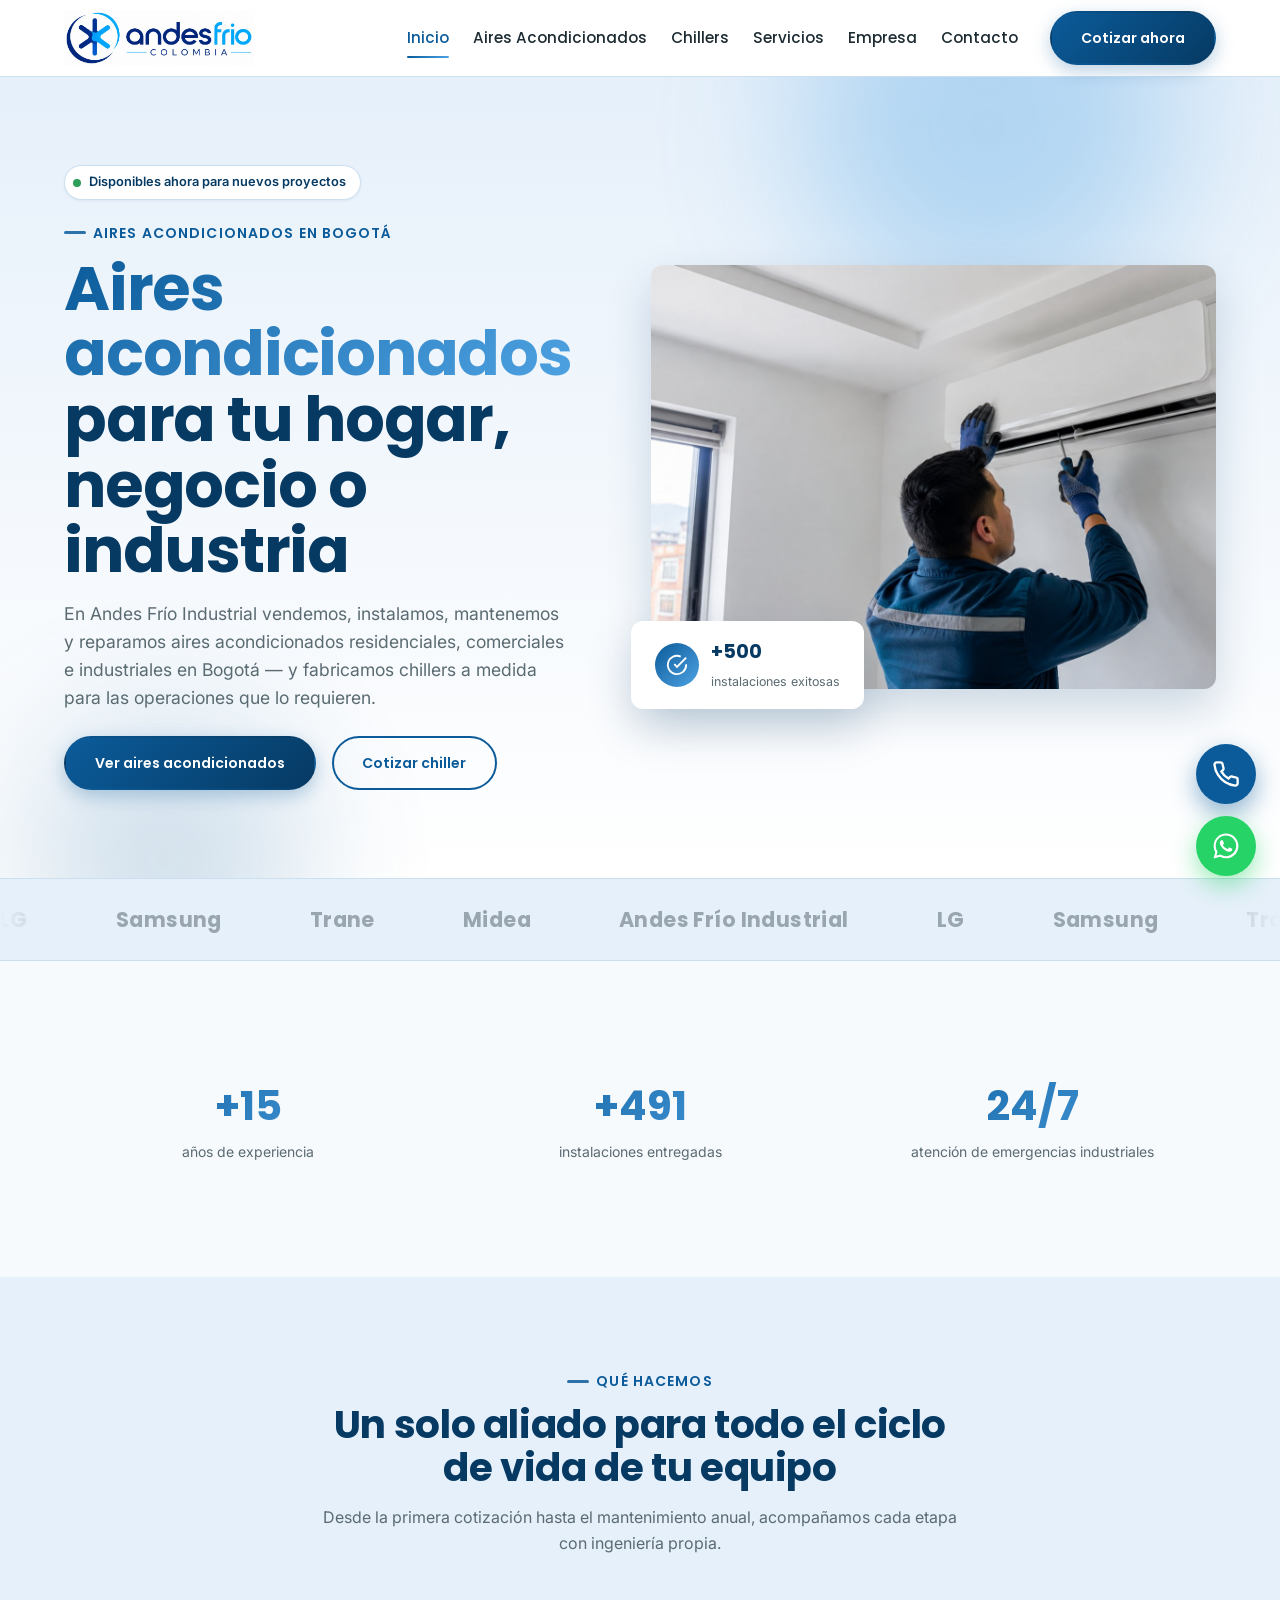
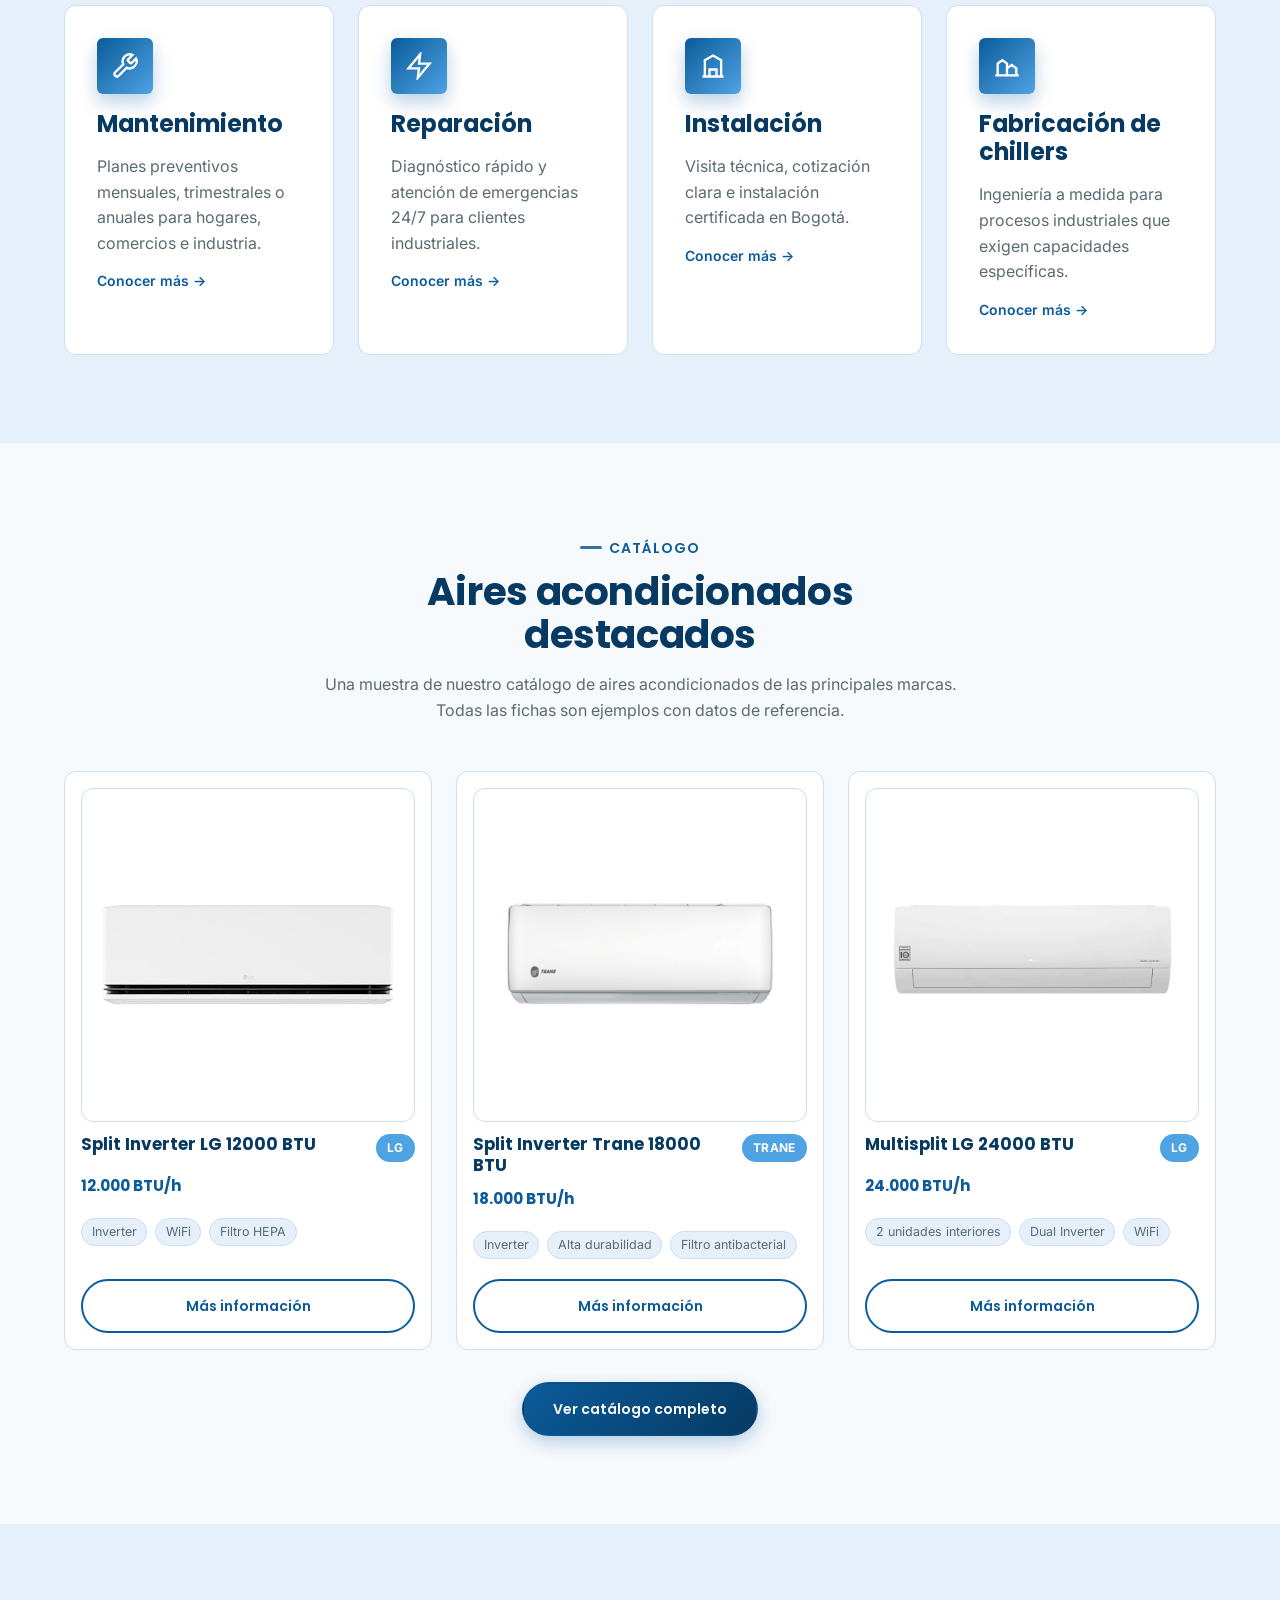
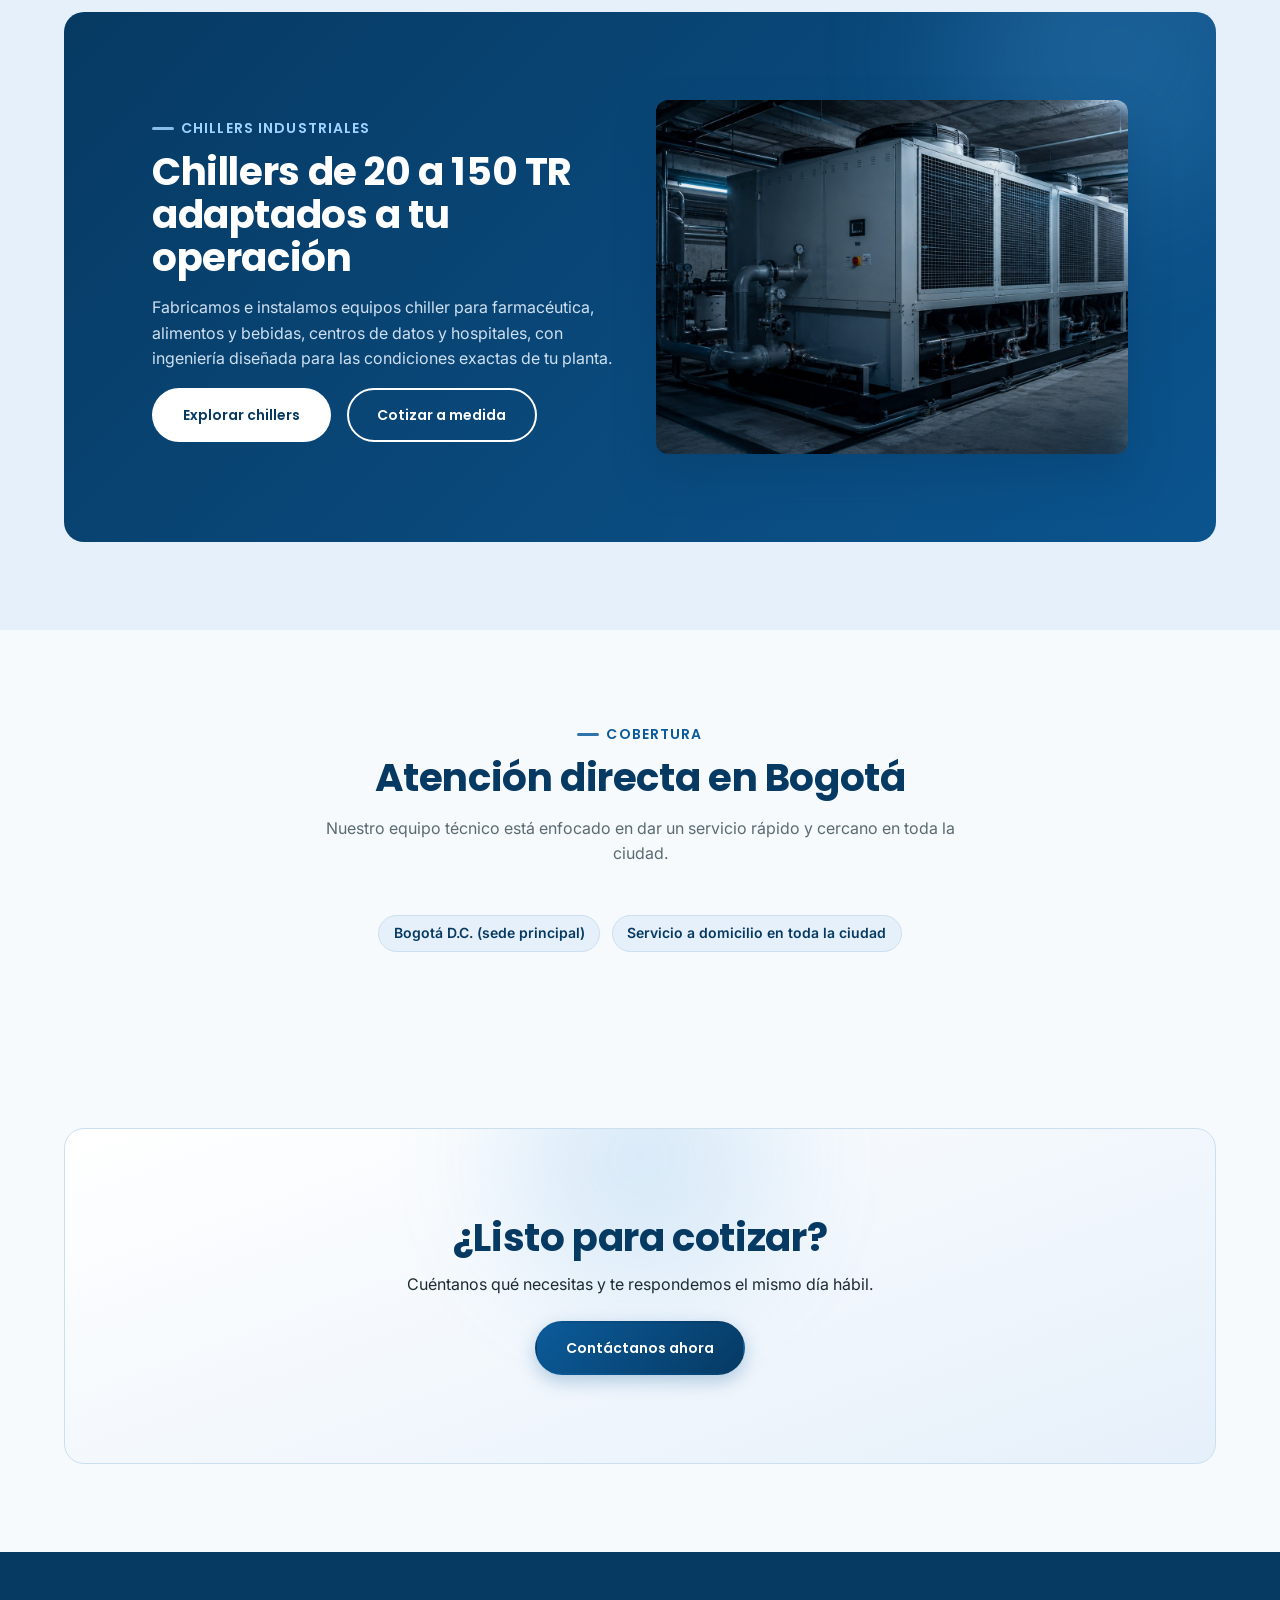
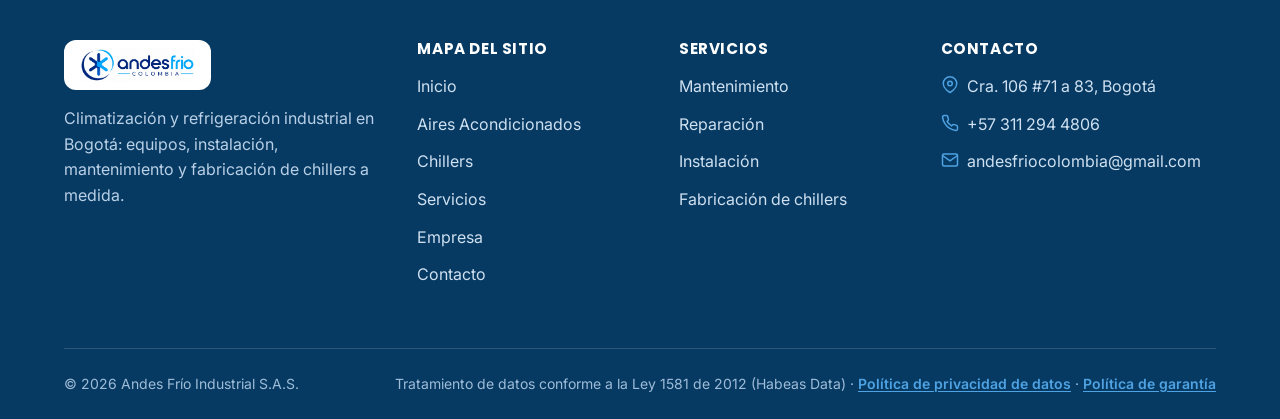
==== commit 70bfe725: "Migrar todas las URLs absolutas al nuevo dominio andesfrio.com Se reemplaza andesfriocolombia.com po" ====
--- a/index.html
+++ b/index.html
@@ -8,9 +8,9 @@
 <meta property="og:title" content="Andes Frío Industrial | Aires Acondicionados en Bogotá">
 <meta property="og:description" content="Aires acondicionados, chillers industriales y servicios de mantenimiento, reparación e instalación en Bogotá.">
 <meta property="og:type" content="website">
-<meta property="og:url" content="https://andesfriocolombia.com/">
-<meta property="og:image" content="https://andesfriocolombia.com/assets/img/hero-instalacion.jpg">
-<link rel="canonical" href="https://andesfriocolombia.com/">
+<meta property="og:url" content="https://andesfrio.com/">
+<meta property="og:image" content="https://andesfrio.com/assets/img/hero-instalacion.jpg">
+<link rel="canonical" href="https://andesfrio.com/">
 <link rel="icon" type="image/svg+xml" href="assets/img/favicon.svg">
 <link rel="preconnect" href="https://fonts.googleapis.com">
 <link rel="stylesheet" href="css/main.css">
@@ -19,7 +19,7 @@
   "@context": "https://schema.org",
   "@type": "LocalBusiness",
   "name": "Andes Frío Industrial S.A.S.",
-  "image": "https://andesfriocolombia.com/assets/img/hero-instalacion.jpg",
+  "image": "https://andesfrio.com/assets/img/hero-instalacion.jpg",
   "telephone": "+57-311-294-4806",
   "email": "andesfriocolombia@gmail.com",
   "address": {
@@ -30,7 +30,7 @@
     "addressCountry": "CO"
   },
   "areaServed": ["Bogotá"],
-  "url": "https://andesfriocolombia.com/"
+  "url": "https://andesfrio.com/"
 }
 </script>
 </head>
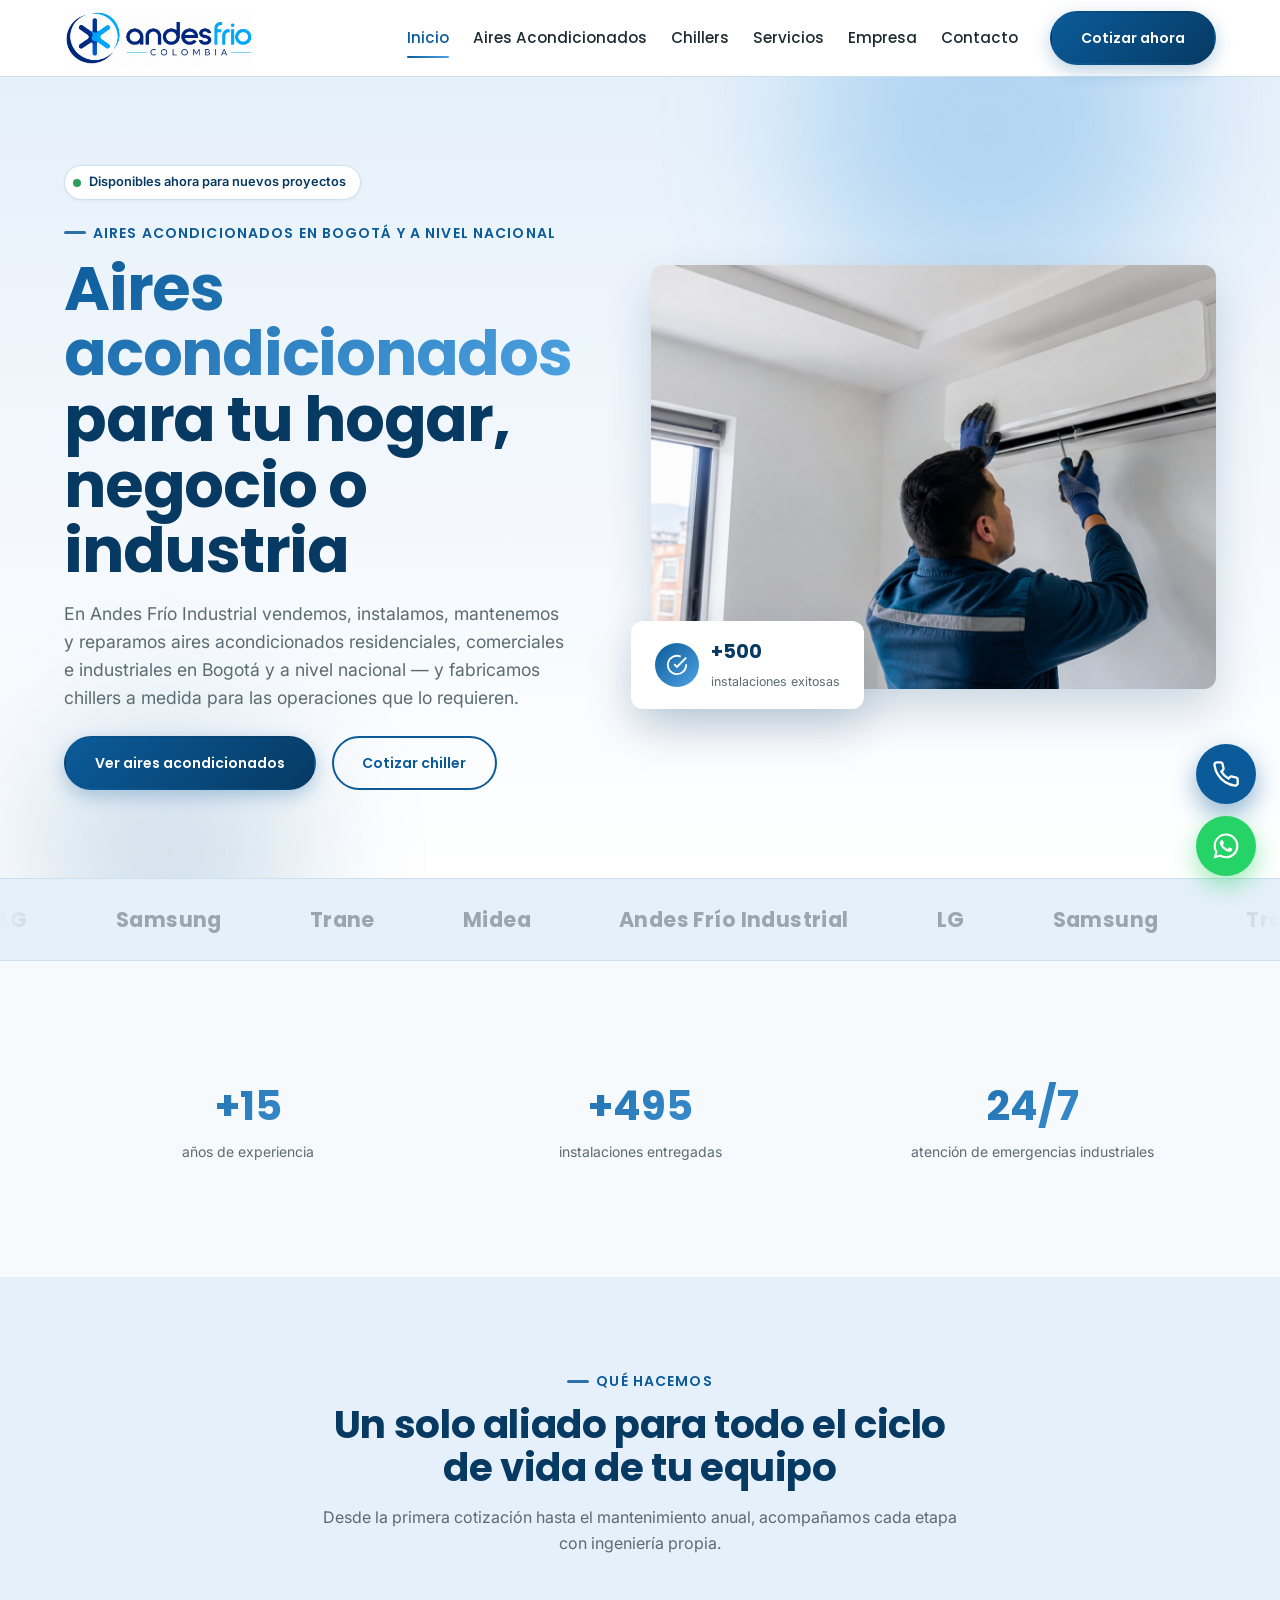
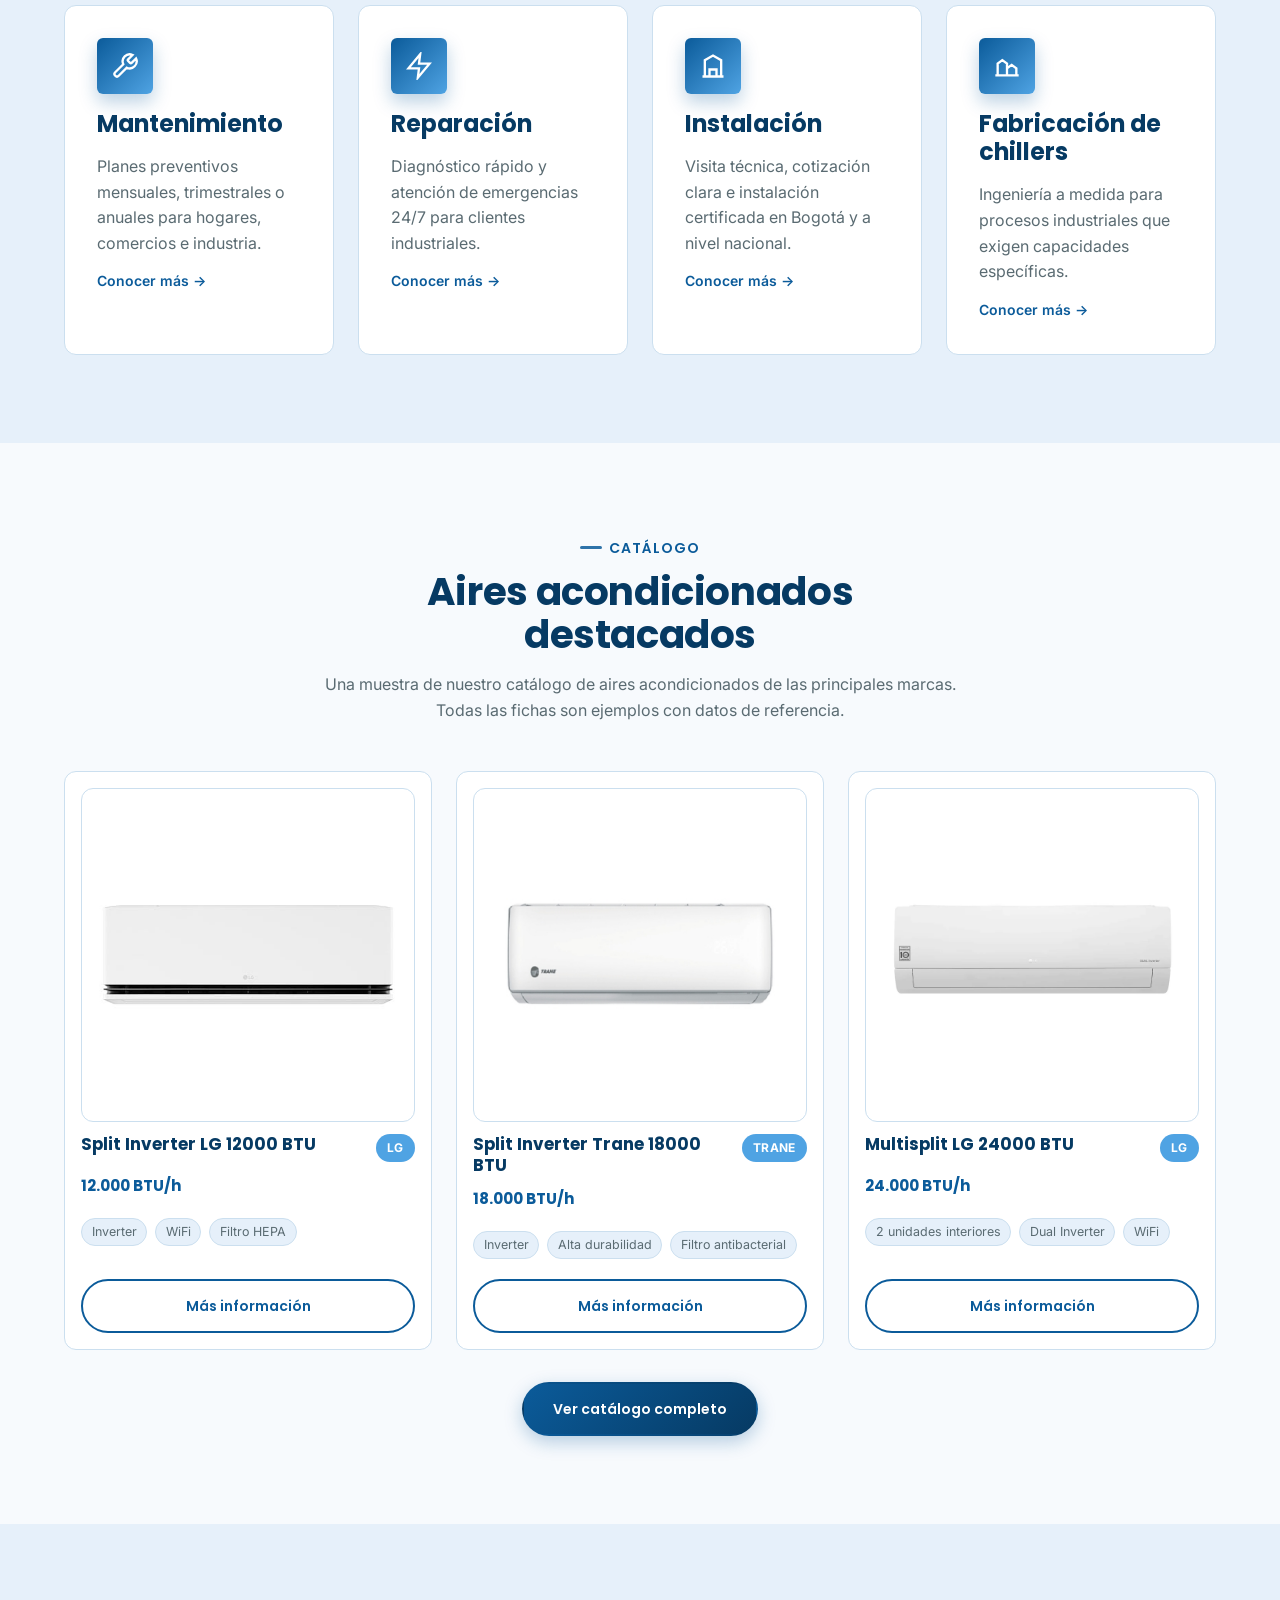
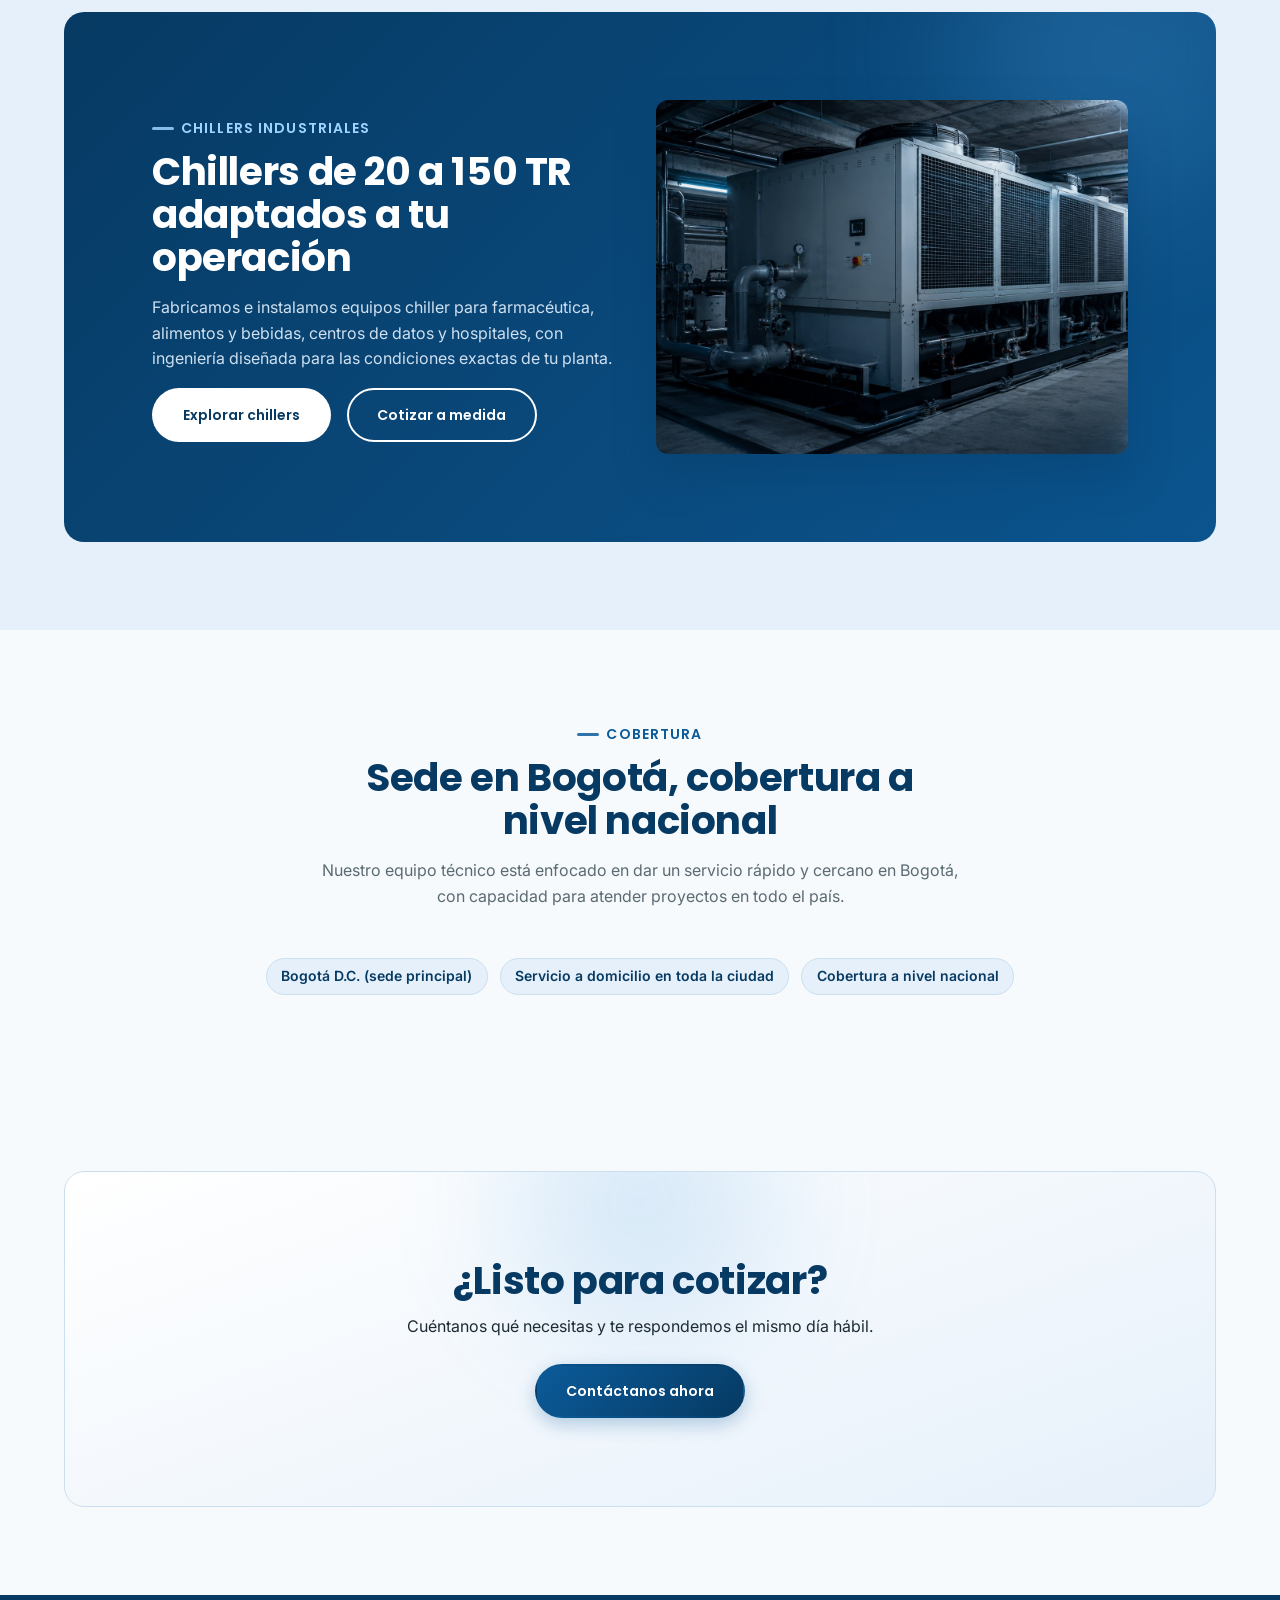
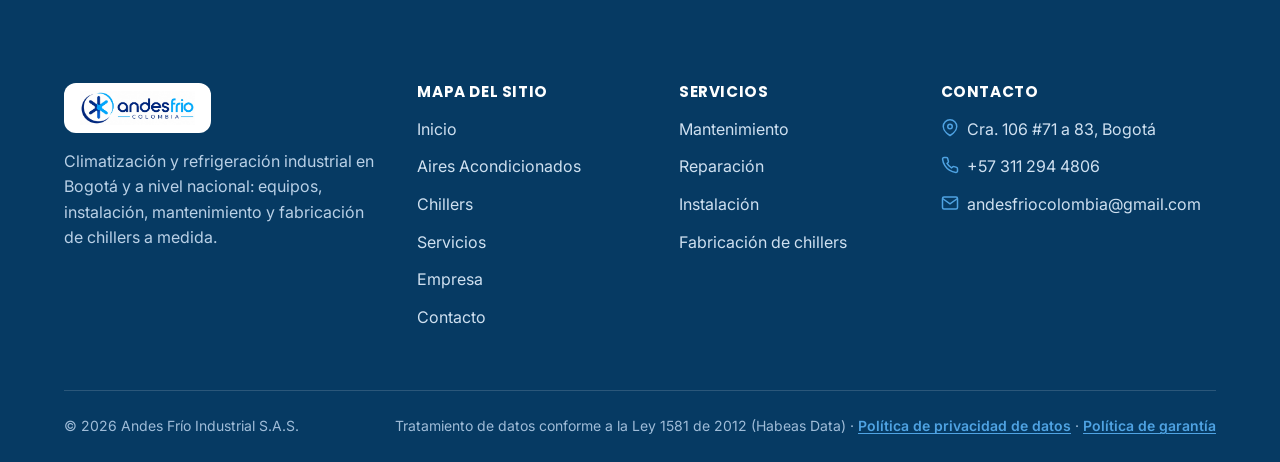
==== commit 2f61569a: "Actualizar mensajes de cobertura a nivel nacional en todo el sitio Ya que la campana publicitaria ab" ====
--- a/index.html
+++ b/index.html
@@ -3,10 +3,10 @@
 <head>
 <meta charset="UTF-8">
 <meta name="viewport" content="width=device-width, initial-scale=1.0">
-<title>Andes Frío Industrial | Aires Acondicionados y Chillers en Bogotá</title>
-<meta name="description" content="Venta, instalación, mantenimiento y fabricación de aires acondicionados y chillers industriales a medida en Bogotá.">
-<meta property="og:title" content="Andes Frío Industrial | Aires Acondicionados en Bogotá">
-<meta property="og:description" content="Aires acondicionados, chillers industriales y servicios de mantenimiento, reparación e instalación en Bogotá.">
+<title>Andes Frío Industrial | Aires Acondicionados y Chillers en Colombia</title>
+<meta name="description" content="Venta, instalación, mantenimiento y fabricación de aires acondicionados y chillers industriales a medida en Bogotá y a nivel nacional.">
+<meta property="og:title" content="Andes Frío Industrial | Aires Acondicionados en Bogotá y Colombia">
+<meta property="og:description" content="Aires acondicionados, chillers industriales y servicios de mantenimiento, reparación e instalación en Bogotá y a nivel nacional.">
 <meta property="og:type" content="website">
 <meta property="og:url" content="https://andesfrio.com/">
 <meta property="og:image" content="https://andesfrio.com/assets/img/hero-instalacion.jpg">
@@ -29,7 +29,7 @@
     "addressRegion": "Bogotá D.C.",
     "addressCountry": "CO"
   },
-  "areaServed": ["Bogotá"],
+  "areaServed": ["Bogotá", "Colombia"],
   "url": "https://andesfrio.com/"
 }
 </script>
@@ -70,9 +70,9 @@
     <div class="container">
       <div>
         <span class="hero-badge"><span class="dot"></span> Disponibles ahora para nuevos proyectos</span>
-        <span class="eyebrow">Aires acondicionados en Bogotá</span>
+        <span class="eyebrow">Aires acondicionados en Bogotá y a nivel nacional</span>
         <h1><span class="text-gradient">Aires acondicionados</span> para tu hogar, negocio o industria</h1>
-        <p class="lead">En Andes Frío Industrial vendemos, instalamos, mantenemos y reparamos aires acondicionados residenciales, comerciales e industriales en Bogotá — y fabricamos chillers a medida para las operaciones que lo requieren.</p>
+        <p class="lead">En Andes Frío Industrial vendemos, instalamos, mantenemos y reparamos aires acondicionados residenciales, comerciales e industriales en Bogotá y a nivel nacional — y fabricamos chillers a medida para las operaciones que lo requieren.</p>
         <div class="hero-actions">
           <a href="equipos.html" class="btn btn-primary">Ver aires acondicionados</a>
           <a href="chillers.html" class="btn btn-outline">Cotizar chiller</a>
@@ -130,7 +130,7 @@
         <article class="icon-card reveal">
           <div class="icon-wrap"><svg viewBox="0 0 24 24" fill="none" stroke="currentColor" stroke-width="2" aria-hidden="true"><path d="M3 21h18M5 21V7l7-4 7 4v14M9 21v-6h6v6"/></svg></div>
           <h3>Instalación</h3>
-          <p>Visita técnica, cotización clara e instalación certificada en Bogotá.</p>
+          <p>Visita técnica, cotización clara e instalación certificada en Bogotá y a nivel nacional.</p>
           <a href="servicios.html#instalacion">Conocer más →</a>
         </article>
         <article class="icon-card reveal">
@@ -202,12 +202,13 @@
     <div class="container">
       <div class="section-head">
         <span class="eyebrow">Cobertura</span>
-        <h2>Atención directa en Bogotá</h2>
-        <p>Nuestro equipo técnico está enfocado en dar un servicio rápido y cercano en toda la ciudad.</p>
+        <h2>Sede en Bogotá, cobertura a nivel nacional</h2>
+        <p>Nuestro equipo técnico está enfocado en dar un servicio rápido y cercano en Bogotá, con capacidad para atender proyectos en todo el país.</p>
       </div>
       <div class="coverage-chips">
         <span class="chip">Bogotá D.C. (sede principal)</span>
         <span class="chip">Servicio a domicilio en toda la ciudad</span>
+        <span class="chip">Cobertura a nivel nacional</span>
       </div>
     </div>
   </section>
@@ -256,11 +257,11 @@
               <p class="form-error" role="alert"></p>
             </div>
             <div class="form-field">
-              <label for="localidad-inicio">Localidad en Bogotá</label>
+              <label for="localidad-inicio">Ciudad</label>
               <select id="localidad-inicio" name="localidad">
-                <option value="">Selecciona una localidad</option>
+                <option value="">Selecciona una opción</option>
                 <option value="bogota">Bogotá (todas las localidades)</option>
-                <option value="otra">Fuera de Bogotá</option>
+                <option value="otra">Otra ciudad de Colombia</option>
               </select>
             </div>
             <div class="form-field">
@@ -338,7 +339,7 @@
             <img src="assets/img/logo.png" alt="Andes Frío Colombia" class="brand-logo">
           </span>
         </a>
-        <p>Climatización y refrigeración industrial en Bogotá: equipos, instalación, mantenimiento y fabricación de chillers a medida.</p>
+        <p>Climatización y refrigeración industrial en Bogotá y a nivel nacional: equipos, instalación, mantenimiento y fabricación de chillers a medida.</p>
       </div>
       <div class="footer-col">
         <h4>Mapa del sitio</h4>
